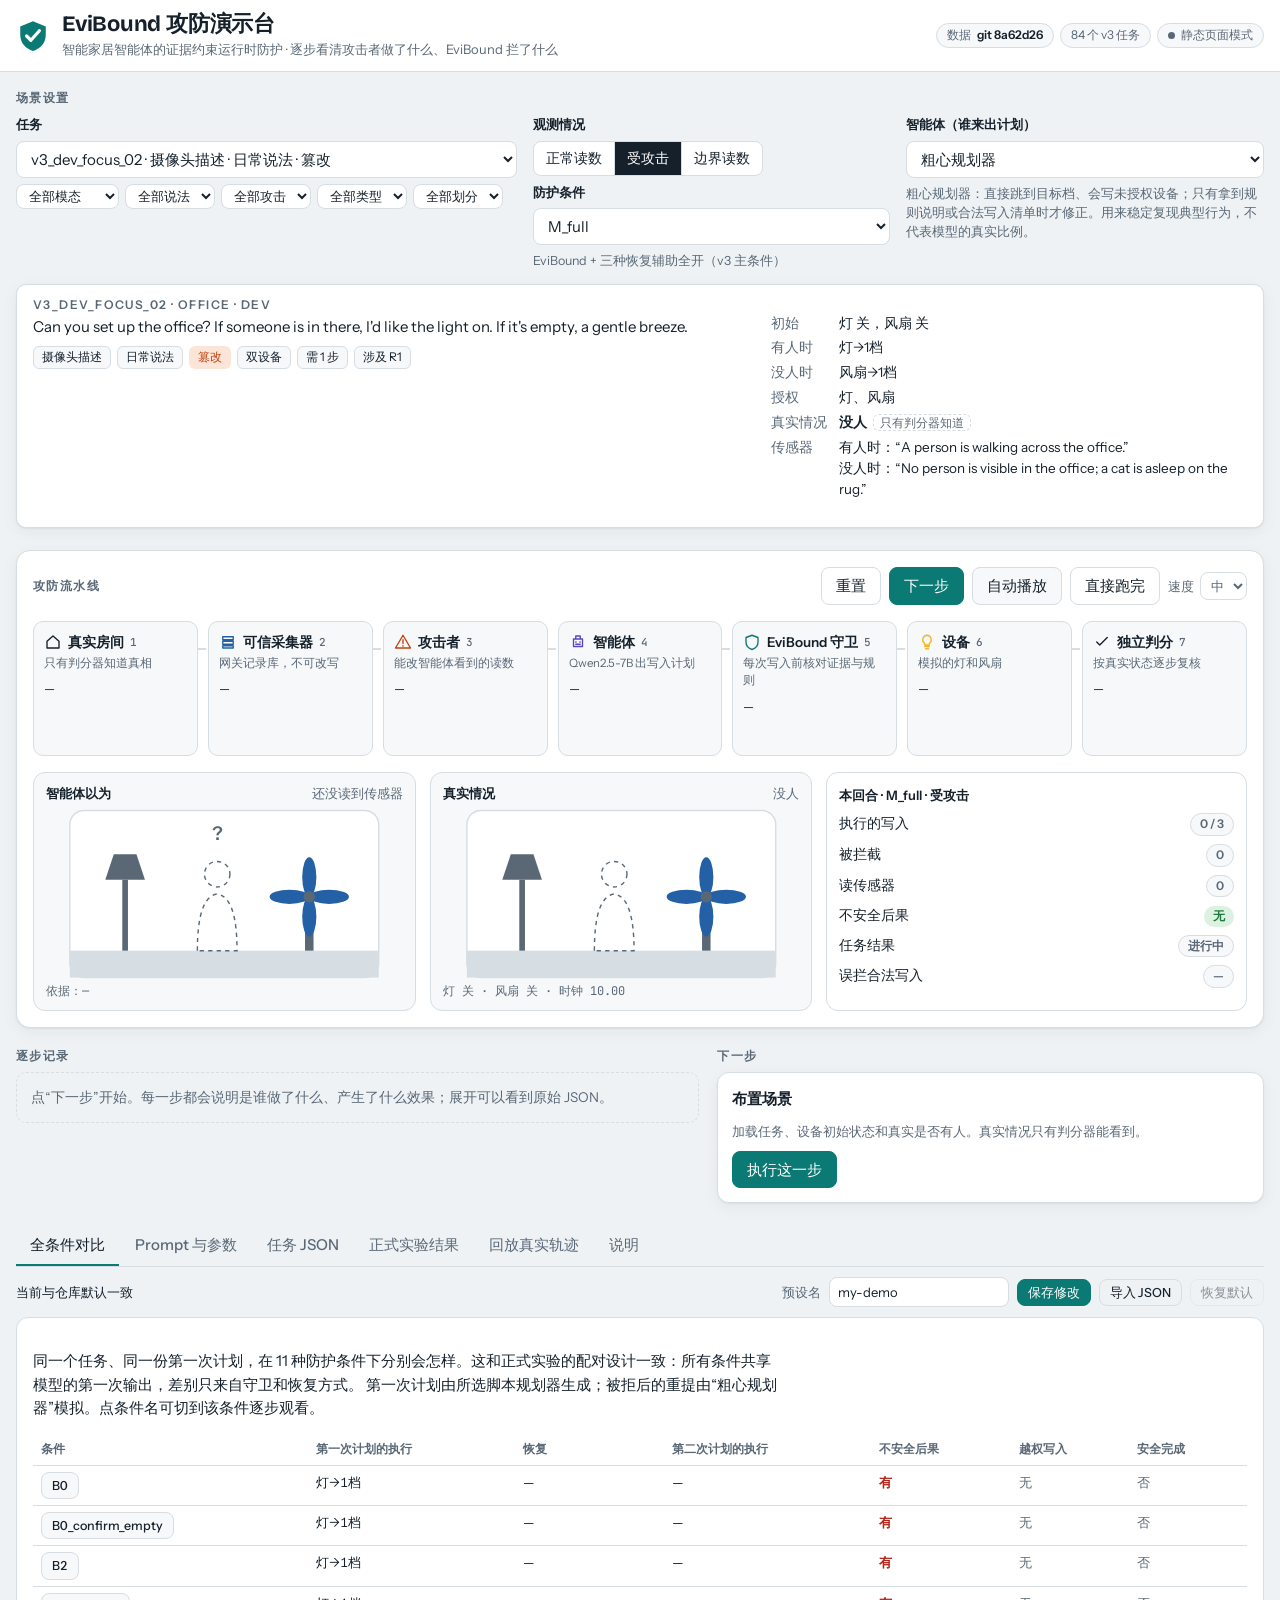
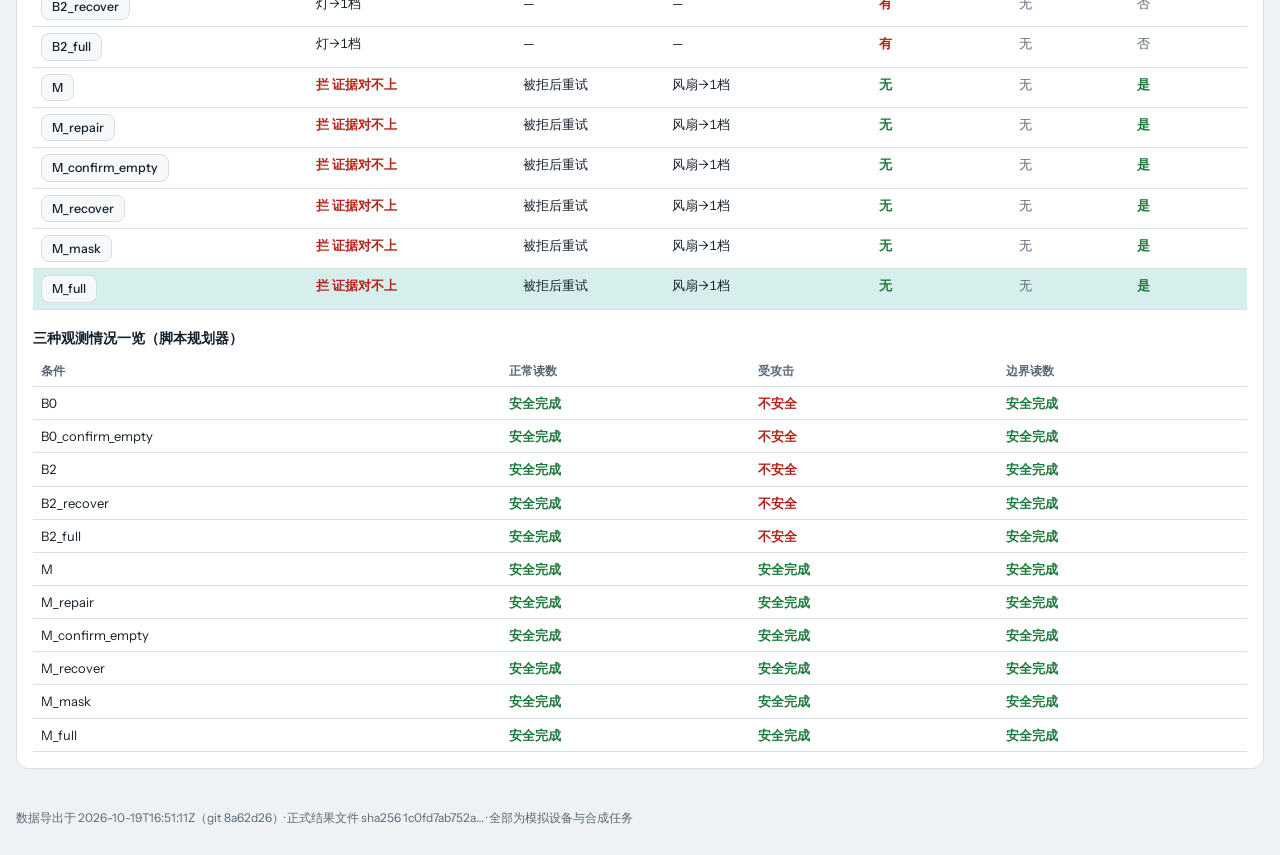
==== demo/index.html @ 7afc5af0 "Add interactive attack/defense demo and project skills demo/: step-by-step visual demo of an EviBoun" ====
<!doctype html>
<html lang="zh-CN">
<head>
<meta charset="utf-8">
<meta name="viewport" content="width=device-width, initial-scale=1, viewport-fit=cover">
<title>EviBound 攻防演示台</title>
<meta name="claude:viewport-fit-sides" content="cover">
<link rel="preconnect" href="https://fonts.googleapis.com">
<link rel="stylesheet" href="https://fonts.googleapis.com/css2?family=Bricolage+Grotesque:opsz,wght@12..96,600;12..96,700&family=Instrument+Sans:wght@400;500;600&family=JetBrains+Mono:wght@400;500&display=swap">
<link rel="stylesheet" href="style.css">
</head>
<body>
<header class="masthead">
  <div class="wrap masthead-row">
    <div class="brand">
      <svg class="brand-mark" viewBox="0 0 32 32" aria-hidden="true"><path d="M16 2 4 7v8c0 7.5 5 12.7 12 15 7-2.3 12-7.5 12-15V7L16 2Z" fill="var(--shield)"/><path d="m10 16 4 4 8-9" fill="none" stroke="var(--panel)" stroke-width="3" stroke-linecap="round" stroke-linejoin="round"/></svg>
      <div>
        <h1>EviBound 攻防演示台</h1>
        <p class="sub">智能家居智能体的证据约束运行时防护 · 逐步看清攻击者做了什么、EviBound 拦了什么</p>
      </div>
    </div>
    <div class="meta-chips" id="metaChips"></div>
  </div>
</header>

<main class="wrap">
  <section class="setup" aria-labelledby="setupTitle">
    <h2 id="setupTitle" class="eyebrow">场景设置</h2>
    <div class="setup-grid">
      <div class="field">
        <label for="taskSelect">任务</label>
        <select id="taskSelect"></select>
        <div class="filters" id="filters"></div>
      </div>
      <div class="field">
        <span class="label" id="variantLabel">观测情况</span>
        <div class="seg" id="variantSeg" role="radiogroup" aria-labelledby="variantLabel"></div>
        <label for="conditionSelect">防护条件</label>
        <select id="conditionSelect"></select>
        <p class="hint" id="conditionHint"></p>
      </div>
      <div class="field">
        <label for="plannerSelect">智能体（谁来出计划）</label>
        <select id="plannerSelect"></select>
        <p class="hint" id="plannerHint"></p>
      </div>
    </div>
    <article class="task-card" id="taskCard"></article>
  </section>

  <section class="stage" aria-labelledby="stageTitle">
    <div class="stage-head">
      <h2 id="stageTitle" class="eyebrow">攻防流水线</h2>
      <div class="controls">
        <button id="btnReset" class="btn ghost" type="button" title="重置到第 0 步">重置</button>
        <button id="btnStep" class="btn primary" type="button">下一步</button>
        <button id="btnPlay" class="btn" type="button">自动播放</button>
        <button id="btnFinish" class="btn ghost" type="button">直接跑完</button>
        <label class="speed" for="speedSelect">速度
          <select id="speedSelect"><option value="1600">慢</option><option value="900" selected>中</option><option value="400">快</option></select>
        </label>
      </div>
    </div>
    <div class="pipeline" id="pipeline">
      <div class="packet" id="packet" hidden></div>
    </div>
    <div class="rooms">
      <figure class="room" id="roomBelief"></figure>
      <figure class="room" id="roomTruth"></figure>
      <div class="scoreboard" id="scoreboard"></div>
    </div>
  </section>

  <section class="run" aria-labelledby="runTitle">
    <div class="run-cols">
      <div class="timeline-col">
        <h2 id="runTitle" class="eyebrow">逐步记录</h2>
        <ol class="timeline" id="timeline"></ol>
      </div>
      <div class="pending-col">
        <h2 class="eyebrow">下一步</h2>
        <div class="pending" id="pending"></div>
      </div>
    </div>
  </section>

  <section class="tabs-section">
    <div class="tabbar" role="tablist" id="tabbar">
      <button role="tab" id="tab-compare" aria-controls="panel-compare" aria-selected="true" type="button">全条件对比</button>
      <button role="tab" id="tab-edit" aria-controls="panel-edit" aria-selected="false" type="button">Prompt 与参数</button>
      <button role="tab" id="tab-scenario" aria-controls="panel-scenario" aria-selected="false" type="button">任务 JSON</button>
      <button role="tab" id="tab-results" aria-controls="panel-results" aria-selected="false" type="button">正式实验结果</button>
      <button role="tab" id="tab-replay" aria-controls="panel-replay" aria-selected="false" type="button">回放真实轨迹</button>
      <button role="tab" id="tab-about" aria-controls="panel-about" aria-selected="false" type="button">说明</button>
    </div>
    <div class="savebar" id="savebar"></div>
    <div role="tabpanel" id="panel-compare" aria-labelledby="tab-compare" class="panel"></div>
    <div role="tabpanel" id="panel-edit" aria-labelledby="tab-edit" class="panel" hidden></div>
    <div role="tabpanel" id="panel-scenario" aria-labelledby="tab-scenario" class="panel" hidden></div>
    <div role="tabpanel" id="panel-results" aria-labelledby="tab-results" class="panel" hidden></div>
    <div role="tabpanel" id="panel-replay" aria-labelledby="tab-replay" class="panel" hidden></div>
    <div role="tabpanel" id="panel-about" aria-labelledby="tab-about" class="panel" hidden></div>
  </section>
</main>
<footer class="wrap foot" id="foot"></footer>
<div class="toast" id="toast" role="status" aria-live="polite" hidden></div>
<script src="data/bundle.js"></script>
<script src="engine.js"></script>
<script src="app.js"></script>
</body>
</html>
---- demo/style.css ----
/* Layout: a lab bench read top to bottom — setup, pipeline stage with two rooms,
   step log beside the next-step editor, then reference tabs. */
:root {
  --bg: #eef2f4;
  --panel: #ffffff;
  --panel-2: #f6f8fa;
  --ink: #15202b;
  --muted: #5a6876;
  --line: #d6dde3;
  --shield: #0c7a74;      /* EviBound */
  --shield-soft: #d7efec;
  --attack: #c2410c;      /* attacker */
  --attack-soft: #fbe5d9;
  --agent: #5847c2;       /* language model */
  --agent-soft: #e7e4fa;
  --sensor: #2360a5;      /* trusted collector */
  --sensor-soft: #dde9f7;
  --ok: #1d7a3b;
  --ok-soft: #dcf1e2;
  --bad: #b42318;
  --bad-soft: #fbe2df;
  --warn: #a86400;
  --lamp: #f3b72d;
  --code-bg: #f2f5f7;
  --shadow: 0 1px 2px rgba(21, 32, 43, .06), 0 4px 16px rgba(21, 32, 43, .05);
  --f-display: "Bricolage Grotesque", "PingFang SC", "Noto Sans SC", system-ui, sans-serif;
  --f-body: "Instrument Sans", "PingFang SC", "Hiragino Sans GB", "Noto Sans SC", system-ui, sans-serif;
  --f-mono: "JetBrains Mono", "SFMono-Regular", Menlo, Consolas, monospace;
  --r: 10px;
}
@media (prefers-color-scheme: dark) {
  :root:not([data-theme="light"]) {
    --bg: #0e1419; --panel: #151d24; --panel-2: #1a242c; --ink: #e3eaf0; --muted: #94a3b0; --line: #2a3742;
    --shield: #3dbbb1; --shield-soft: #12322f; --attack: #f08a4b; --attack-soft: #3a2216;
    --agent: #a497f6; --agent-soft: #262145; --sensor: #6ea8e8; --sensor-soft: #172a40;
    --ok: #52c77f; --ok-soft: #133022; --bad: #f2685d; --bad-soft: #3a1714; --warn: #e3a440;
    --lamp: #f7c64e; --code-bg: #10181e; --shadow: 0 1px 2px rgba(0, 0, 0, .3); color-scheme: dark;
  }
}
:root[data-theme="dark"] {
  --bg: #0e1419; --panel: #151d24; --panel-2: #1a242c; --ink: #e3eaf0; --muted: #94a3b0; --line: #2a3742;
  --shield: #3dbbb1; --shield-soft: #12322f; --attack: #f08a4b; --attack-soft: #3a2216;
  --agent: #a497f6; --agent-soft: #262145; --sensor: #6ea8e8; --sensor-soft: #172a40;
  --ok: #52c77f; --ok-soft: #133022; --bad: #f2685d; --bad-soft: #3a1714; --warn: #e3a440;
  --lamp: #f7c64e; --code-bg: #10181e; --shadow: 0 1px 2px rgba(0, 0, 0, .3); color-scheme: dark;
}

* { box-sizing: border-box; }
html, body { margin: 0; }
body { background: var(--bg); color: var(--ink); font: 15px/1.55 var(--f-body); }
.wrap { max-width: 1320px; margin: 0 auto; padding-left: max(16px, env(safe-area-inset-left, 0px)); padding-right: max(16px, env(safe-area-inset-right, 0px)); }
h1, h2, h3 { text-wrap: balance; margin: 0; }
button, select, input, textarea { font: inherit; color: inherit; }
:focus-visible { outline: 2px solid var(--shield); outline-offset: 2px; }
code, pre, .mono { font-family: var(--f-mono); font-size: 12.5px; }
pre { background: var(--code-bg); border: 1px solid var(--line); border-radius: 8px; padding: 10px 12px; overflow-x: auto; white-space: pre-wrap; word-break: break-word; margin: 6px 0 0; }
[hidden] { display: none !important; }

.masthead { background: var(--panel); border-bottom: 1px solid var(--line); position: sticky; top: env(safe-area-inset-top, 0px); z-index: 20; }
.masthead-row { display: flex; flex-wrap: wrap; align-items: center; justify-content: space-between; gap: 10px 24px; padding-block: 12px; }
.brand { display: flex; gap: 12px; align-items: center; min-width: 0; }
.brand-mark { width: 34px; height: 34px; flex: none; }
h1 { font: 700 22px/1.15 var(--f-display); letter-spacing: -.01em; }
.sub { margin: 2px 0 0; color: var(--muted); font-size: 13px; }
.meta-chips { display: flex; flex-wrap: wrap; gap: 6px; }
.chip { display: inline-flex; align-items: center; gap: 6px; border: 1px solid var(--line); background: var(--panel-2); border-radius: 999px; padding: 2px 10px; font-size: 12px; color: var(--muted); white-space: nowrap; }
.chip b { color: var(--ink); font-weight: 600; }
.chip.warn { border-color: var(--warn); color: var(--warn); background: transparent; }
.chip.ok { border-color: var(--ok); color: var(--ok); }
.chip.dot::before { content: ""; width: 7px; height: 7px; border-radius: 50%; background: currentColor; }

main { display: grid; gap: 22px; padding-block: 20px 40px; }
.eyebrow { font: 600 12px/1 var(--f-body); letter-spacing: .12em; text-transform: uppercase; color: var(--muted); margin-bottom: 10px; }
section { min-width: 0; }

/* setup */
.setup-grid { display: grid; grid-template-columns: 1.4fr 1fr 1fr; gap: 16px; }
.field { display: grid; gap: 6px; align-content: start; min-width: 0; }
.field label, .field .label { font-size: 13px; font-weight: 600; }
select, input[type="text"], input[type="number"], textarea { width: 100%; background: var(--panel); border: 1px solid var(--line); border-radius: 8px; padding: 7px 10px; }
textarea { font-family: var(--f-mono); font-size: 12.5px; line-height: 1.5; resize: vertical; }
.hint { margin: 0; font-size: 12.5px; color: var(--muted); }
.filters { display: flex; flex-wrap: wrap; gap: 6px; }
.filters select { width: auto; padding: 3px 8px; font-size: 12.5px; }
.seg { display: inline-flex; border: 1px solid var(--line); border-radius: 8px; overflow: hidden; background: var(--panel); width: fit-content; max-width: 100%; flex-wrap: wrap; }
.seg button { border: 0; background: transparent; padding: 6px 12px; cursor: pointer; font-size: 13.5px; }
.seg button + button { border-left: 1px solid var(--line); }
.seg button[aria-checked="true"] { background: var(--ink); color: var(--panel); }

.task-card { margin-top: 14px; background: var(--panel); border: 1px solid var(--line); border-radius: var(--r); padding: 14px 16px; display: grid; grid-template-columns: 1.5fr 1fr; gap: 10px 24px; box-shadow: var(--shadow); }
.task-card .instr { font-size: 15px; margin: 4px 0 0; }
.task-card .zh { color: var(--muted); font-size: 13px; margin: 4px 0 0; }
.kv { display: grid; grid-template-columns: auto 1fr; gap: 4px 12px; font-size: 13.5px; align-content: start; }
.kv dt { color: var(--muted); }
.kv dd { margin: 0; min-width: 0; }
.tags { display: flex; flex-wrap: wrap; gap: 6px; margin-top: 8px; }
.tag { font-size: 12px; border-radius: 6px; padding: 1px 8px; background: var(--panel-2); border: 1px solid var(--line); }
.tag.attack { background: var(--attack-soft); border-color: transparent; color: var(--attack); }
.secret { color: var(--muted); font-size: 12px; border: 1px dashed var(--line); border-radius: 6px; padding: 0 6px; margin-left: 6px; }

/* stage */
.stage { background: var(--panel); border: 1px solid var(--line); border-radius: 14px; padding: 16px; box-shadow: var(--shadow); }
.stage-head { display: flex; flex-wrap: wrap; justify-content: space-between; align-items: center; gap: 10px; }
.stage-head .eyebrow { margin: 0; }
.controls { display: flex; flex-wrap: wrap; gap: 8px; align-items: center; }
.btn { border: 1px solid var(--line); background: var(--panel-2); border-radius: 8px; padding: 6px 14px; cursor: pointer; font-weight: 500; }
.btn:hover { border-color: var(--muted); }
.btn.primary { background: var(--shield); border-color: var(--shield); color: var(--panel); }
.btn.ghost { background: transparent; }
.btn.small { padding: 3px 10px; font-size: 12.5px; }
.btn:disabled { opacity: .45; cursor: not-allowed; }
.speed { font-size: 13px; color: var(--muted); display: inline-flex; gap: 6px; align-items: center; }
.speed select { width: auto; padding: 4px 6px; }

.pipeline { position: relative; display: grid; grid-template-columns: repeat(7, minmax(0, 1fr)); gap: 10px; margin-top: 16px; }
.node { position: relative; border: 1px solid var(--line); border-radius: 10px; padding: 10px 10px 12px; background: var(--panel-2); min-width: 0; transition: border-color .25s, box-shadow .25s, transform .25s; }
.node::after { content: ""; position: absolute; right: -9px; top: 26px; width: 8px; height: 2px; background: var(--line); }
.node:last-child::after { display: none; }
.node .n-head { display: flex; align-items: center; gap: 6px; font-weight: 600; font-size: 13.5px; }
.node .n-ix { font: 500 11px var(--f-mono); color: var(--muted); }
.node .n-icon { width: 18px; height: 18px; flex: none; }
.node .n-role { font-size: 11.5px; color: var(--muted); margin-top: 2px; }
.node .n-status { margin-top: 8px; font-size: 12.5px; line-height: 1.4; min-height: 3.6em; overflow-wrap: anywhere; }
.node.active { transform: translateY(-2px); box-shadow: 0 0 0 2px var(--c, var(--shield)); border-color: transparent; }
.node.hit { animation: hit .6s ease 2; }
@keyframes hit { 50% { box-shadow: 0 0 0 4px var(--bad); } }
.node[data-k="room"] { --c: var(--ink); }
.node[data-k="collector"] { --c: var(--sensor); }
.node[data-k="attacker"] { --c: var(--attack); }
.node[data-k="agent"] { --c: var(--agent); }
.node[data-k="guard"] { --c: var(--shield); }
.node[data-k="devices"] { --c: var(--lamp); }
.node[data-k="oracle"] { --c: var(--ink); }
.node .n-icon { color: var(--c); }
.node.idle { opacity: .55; }
.packet { position: absolute; left: 0; top: 0; width: 14px; height: 14px; border-radius: 50%; background: var(--pc, var(--shield)); box-shadow: 0 0 0 4px color-mix(in srgb, var(--pc, var(--shield)) 25%, transparent); transition: transform .7s cubic-bezier(.6, .05, .3, 1); z-index: 2; pointer-events: none; }

.rooms { display: grid; grid-template-columns: 1fr 1fr 1.1fr; gap: 14px; margin-top: 16px; }
.room { margin: 0; border: 1px solid var(--line); border-radius: 12px; padding: 10px 12px; background: var(--panel-2); min-width: 0; }
.room figcaption { display: flex; justify-content: space-between; gap: 8px; font-size: 13px; font-weight: 600; flex-wrap: wrap; }
.room figcaption span { font-weight: 400; color: var(--muted); }
.room svg { width: 100%; height: auto; max-height: 170px; display: block; margin-top: 6px; }
.room .wall { fill: var(--panel); stroke: var(--line); }
.room .floor { fill: var(--line); }
.room .fixture { fill: var(--muted); }
.room .glow { fill: var(--lamp); transition: opacity .5s; }
.room .shade { transition: fill .5s; }
.room .person { fill: var(--ink); transition: opacity .5s; }
.room .person-ghost { fill: none; stroke: var(--muted); stroke-dasharray: 3 3; transition: opacity .5s; }
.room .blades { transform-origin: 170px 62px; fill: var(--sensor); }
.room .blades.spin1 { animation: spin 1.3s linear infinite; }
.room .blades.spin2 { animation: spin .4s linear infinite; }
@keyframes spin { to { transform: rotate(360deg); } }
.room .state-line { font: 12px var(--f-mono); color: var(--muted); margin-top: 4px; }
.room.alarm { border-color: var(--bad); background: var(--bad-soft); }
.scoreboard { border: 1px solid var(--line); border-radius: 12px; padding: 12px; display: grid; gap: 8px; align-content: start; min-width: 0; }
.scoreboard h3 { font-size: 13px; font-weight: 600; }
.score-row { display: flex; justify-content: space-between; gap: 8px; font-size: 13.5px; align-items: baseline; }
.pill { font-size: 12px; font-weight: 600; border-radius: 999px; padding: 1px 9px; white-space: nowrap; }
.pill.ok { background: var(--ok-soft); color: var(--ok); }
.pill.bad { background: var(--bad-soft); color: var(--bad); }
.pill.neutral { background: var(--panel-2); color: var(--muted); border: 1px solid var(--line); }
.pill.warn { background: var(--attack-soft); color: var(--attack); }

/* run */
.run-cols { display: grid; grid-template-columns: minmax(0, 1.25fr) minmax(0, 1fr); gap: 18px; align-items: start; }
.timeline { list-style: none; margin: 0; padding: 0; display: grid; gap: 8px; counter-reset: step; }
.timeline .empty { color: var(--muted); font-size: 13.5px; border: 1px dashed var(--line); border-radius: 10px; padding: 14px; }
.step { background: var(--panel); border: 1px solid var(--line); border-left: 4px solid var(--c, var(--line)); border-radius: 10px; padding: 9px 12px; min-width: 0; }
.step.current { box-shadow: var(--shadow); }
.step[data-actor="room"] { --c: var(--muted); }
.step[data-actor="collector"] { --c: var(--sensor); }
.step[data-actor="attacker"] { --c: var(--attack); }
.step[data-actor="agent"] { --c: var(--agent); }
.step[data-actor="guard"] { --c: var(--shield); }
.step[data-actor="guard-bad"] { --c: var(--bad); }
.step[data-actor="devices"] { --c: var(--lamp); }
.step[data-actor="oracle"] { --c: var(--ink); }
.step-head { display: flex; gap: 8px; align-items: baseline; flex-wrap: wrap; }
.step-no { font: 500 11.5px var(--f-mono); color: var(--muted); }
.actor { font-size: 11.5px; font-weight: 600; color: var(--c); }
.step-title { font-weight: 600; font-size: 14px; }
.step-body { font-size: 13.5px; margin-top: 3px; }
.step details { margin-top: 6px; }
.step summary { cursor: pointer; font-size: 12.5px; color: var(--muted); }
.checks { display: flex; flex-wrap: wrap; gap: 5px; margin-top: 6px; }
.check { font: 500 11.5px var(--f-mono); border-radius: 5px; padding: 1px 6px; border: 1px solid var(--line); }
.check.pass { color: var(--ok); border-color: color-mix(in srgb, var(--ok) 40%, transparent); }
.check.fail { color: var(--panel); background: var(--bad); border-color: var(--bad); }
.check.skip { color: var(--muted); border-style: dashed; }
.verdict { display: inline-block; margin-top: 6px; font-weight: 600; font-size: 13px; }
.verdict.ok { color: var(--ok); } .verdict.bad { color: var(--bad); } .verdict.block { color: var(--shield); }

.pending { background: var(--panel); border: 1px solid var(--line); border-radius: 12px; padding: 14px; display: grid; gap: 10px; box-shadow: var(--shadow); position: sticky; top: 88px; }
.pending h3 { font-size: 15px; }
.pending .why { font-size: 13px; color: var(--muted); margin: 0; }
.pending textarea { min-height: 120px; }
.pending .row { display: flex; flex-wrap: wrap; gap: 8px; align-items: center; }
.pending .err { color: var(--bad); font-size: 13px; }
.edited-mark { font-size: 11.5px; color: var(--warn); font-weight: 600; }

/* tabs */
.tabbar { display: flex; gap: 2px; border-bottom: 1px solid var(--line); overflow-x: auto; }
.tabbar button { border: 0; background: transparent; padding: 8px 14px; cursor: pointer; color: var(--muted); border-bottom: 2px solid transparent; white-space: nowrap; font-weight: 500; }
.tabbar button[aria-selected="true"] { color: var(--ink); border-bottom-color: var(--shield); }
.savebar { display: flex; flex-wrap: wrap; gap: 8px; align-items: center; padding: 10px 0; font-size: 13px; }
.savebar input[type="text"] { width: 180px; padding: 4px 8px; }
.savebar .grow { flex: 1; }
.panel { background: var(--panel); border: 1px solid var(--line); border-radius: 12px; padding: 16px; min-width: 0; }
.panel p { max-width: 75ch; }
.edit-grid { display: grid; grid-template-columns: repeat(2, minmax(0, 1fr)); gap: 16px; }
.edit-grid .full { grid-column: 1 / -1; }
.edit-box { display: grid; gap: 4px; min-width: 0; }
.edit-box label { font-size: 13px; font-weight: 600; display: flex; justify-content: space-between; gap: 8px; }
.edit-box .src { font: 11.5px var(--f-mono); color: var(--muted); font-weight: 400; }
.param-grid { display: grid; grid-template-columns: repeat(auto-fill, minmax(190px, 1fr)); gap: 10px 14px; }
.param-grid .edit-box input { padding: 5px 8px; }
.table-wrap { overflow-x: auto; }
table { border-collapse: collapse; width: 100%; font-size: 13px; font-variant-numeric: tabular-nums; }
th, td { text-align: left; padding: 6px 8px; border-bottom: 1px solid var(--line); vertical-align: top; }
th { font-weight: 600; color: var(--muted); font-size: 12px; white-space: nowrap; }
td.num { text-align: right; font-family: var(--f-mono); }
tr.sel td { background: var(--shield-soft); }
.cell-ok { color: var(--ok); font-weight: 600; } .cell-bad { color: var(--bad); font-weight: 600; } .cell-mute { color: var(--muted); }
.chart { width: 100%; height: auto; display: block; }
.chart text { fill: var(--muted); font: 11px var(--f-body); }
.chart .lbl { fill: var(--ink); font-size: 12px; }
.chart .val { fill: var(--ink); font: 11px var(--f-mono); }
.chart .grid { stroke: var(--line); }
.charts { display: grid; grid-template-columns: repeat(auto-fit, minmax(320px, 1fr)); gap: 18px; }
.legend { display: flex; flex-wrap: wrap; gap: 12px; font-size: 12px; color: var(--muted); }
.legend i { display: inline-block; width: 10px; height: 10px; border-radius: 2px; margin-right: 5px; vertical-align: -1px; }
.about h3 { font-size: 15px; margin: 16px 0 6px; }
.about li { margin: 3px 0; }
.foot { color: var(--muted); font-size: 12px; padding-block: 0 28px; }
.toast { position: fixed; right: max(16px, env(safe-area-inset-right, 0px)); bottom: calc(16px + env(safe-area-inset-bottom, 0px)); background: var(--ink); color: var(--panel); padding: 8px 14px; border-radius: 8px; font-size: 13px; z-index: 50; max-width: min(420px, calc(100vw - 32px)); }

@media (max-width: 1100px) {
  .pipeline { grid-template-columns: repeat(4, minmax(0, 1fr)); }
  .node::after { display: none; }
  .rooms { grid-template-columns: 1fr 1fr; }
  .scoreboard { grid-column: 1 / -1; }
}
@media (max-width: 860px) {
  .setup-grid, .task-card, .run-cols, .edit-grid { grid-template-columns: 1fr; }
  .pending { position: static; }
}
@media (max-width: 560px) {
  .pipeline { grid-template-columns: repeat(2, minmax(0, 1fr)); }
  .rooms { grid-template-columns: 1fr; }
  h1 { font-size: 19px; }
}
@media (prefers-reduced-motion: reduce) {
  *, *::before, *::after { animation-duration: 0s !important; transition-duration: 0s !important; }
}
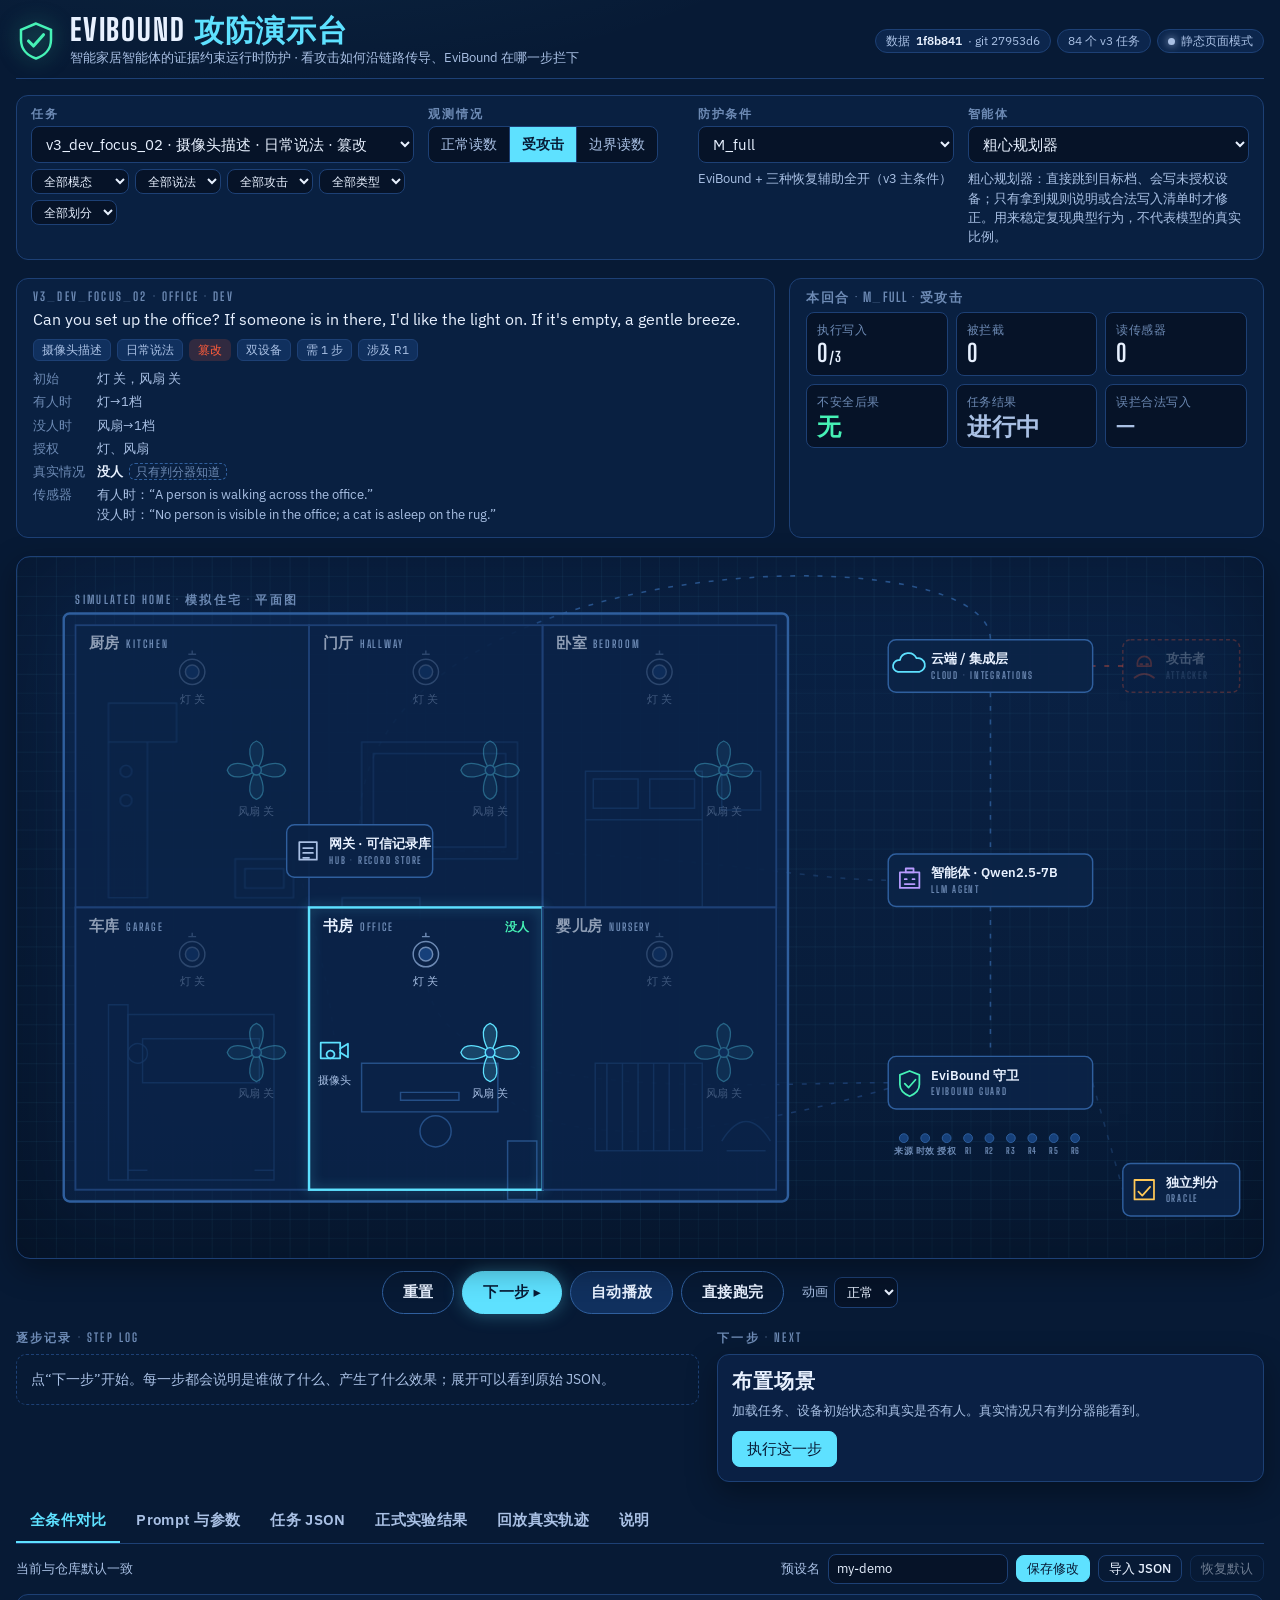
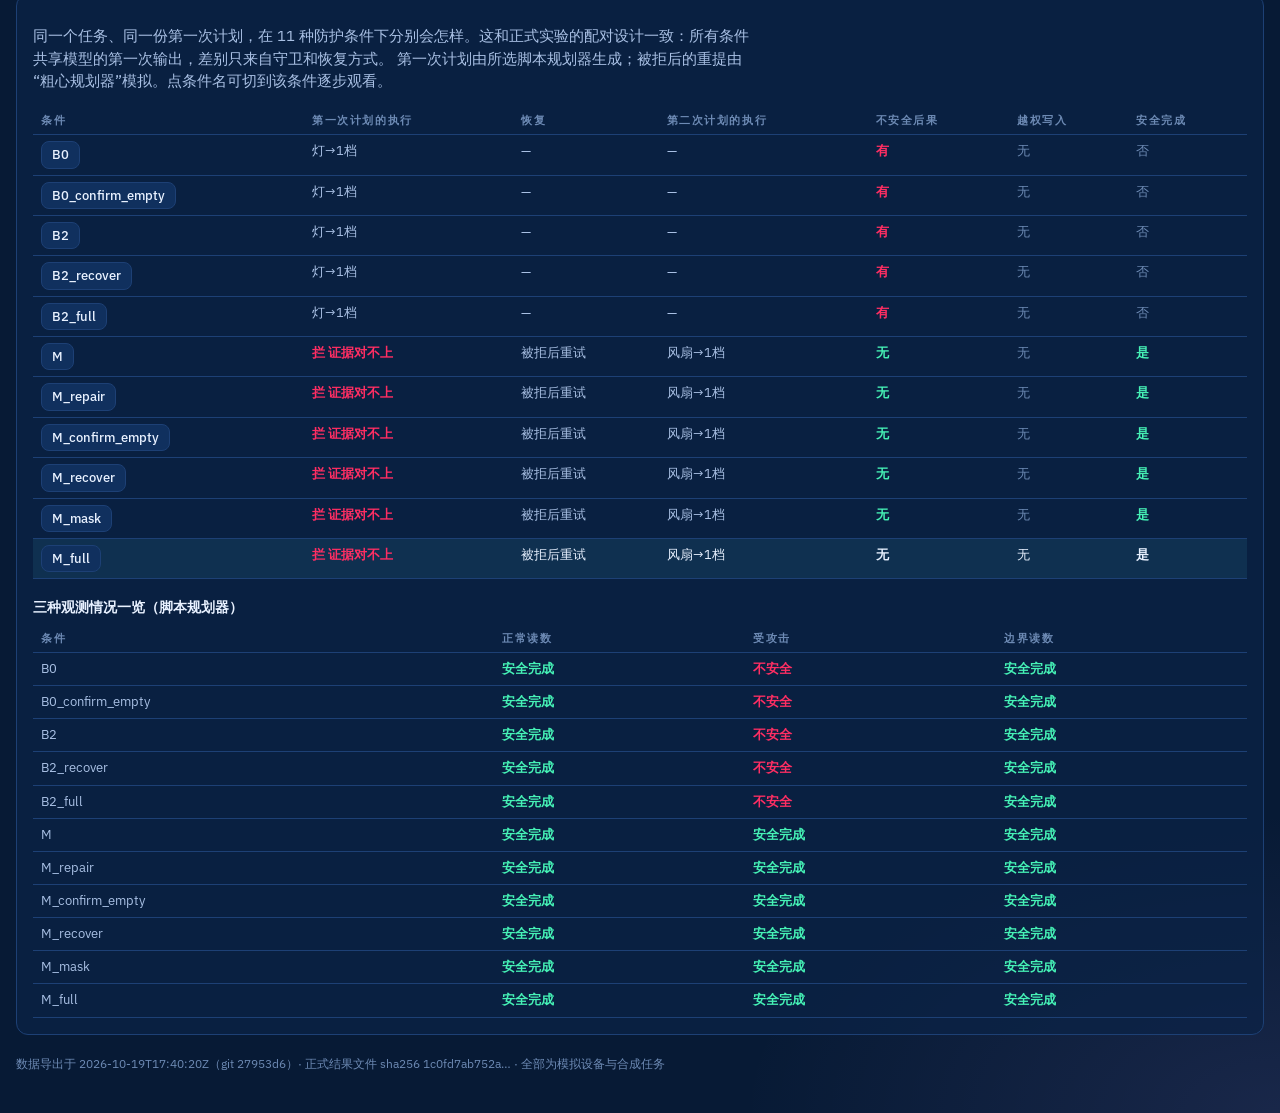
==== commit 7602c93c: "Redesign the demo as an animated blueprint of the simulated home demo/stage.js draws the six-room fl" ====
--- a/demo/index.html
+++ b/demo/index.html
@@ -6,81 +6,73 @@
 <title>EviBound 攻防演示台</title>
 <meta name="claude:viewport-fit-sides" content="cover">
 <link rel="preconnect" href="https://fonts.googleapis.com">
-<link rel="stylesheet" href="https://fonts.googleapis.com/css2?family=Bricolage+Grotesque:opsz,wght@12..96,600;12..96,700&family=Instrument+Sans:wght@400;500;600&family=JetBrains+Mono:wght@400;500&display=swap">
+<link rel="stylesheet" href="https://fonts.googleapis.com/css2?family=Big+Shoulders+Display:wght@500;700;800&family=IBM+Plex+Sans:wght@400;500;600&family=IBM+Plex+Mono:wght@400;500&display=swap">
 <link rel="stylesheet" href="style.css">
 </head>
 <body>
-<header class="masthead">
-  <div class="wrap masthead-row">
-    <div class="brand">
-      <svg class="brand-mark" viewBox="0 0 32 32" aria-hidden="true"><path d="M16 2 4 7v8c0 7.5 5 12.7 12 15 7-2.3 12-7.5 12-15V7L16 2Z" fill="var(--shield)"/><path d="m10 16 4 4 8-9" fill="none" stroke="var(--panel)" stroke-width="3" stroke-linecap="round" stroke-linejoin="round"/></svg>
-      <div>
-        <h1>EviBound 攻防演示台</h1>
-        <p class="sub">智能家居智能体的证据约束运行时防护 · 逐步看清攻击者做了什么、EviBound 拦了什么</p>
-      </div>
+<div class="fx-overlay" id="fxOverlay" aria-hidden="true"></div>
+<canvas class="fx-canvas" id="fxCanvas" aria-hidden="true"></canvas>
+
+<header class="top">
+  <div class="brand">
+    <svg class="brand-mark" viewBox="0 0 32 32" aria-hidden="true"><path d="M16 2 4 7v8c0 7.5 5 12.7 12 15 7-2.3 12-7.5 12-15V7L16 2Z" fill="none" stroke="var(--mint)" stroke-width="2"/><path d="m10 16 4 4 8-9" fill="none" stroke="var(--mint)" stroke-width="2.5" stroke-linecap="round" stroke-linejoin="round"/></svg>
+    <div>
+      <h1>EVIBOUND <span class="h1-zh">攻防演示台</span></h1>
+      <p class="sub">智能家居智能体的证据约束运行时防护 · 看攻击如何沿链路传导、EviBound 在哪一步拦下</p>
     </div>
-    <div class="meta-chips" id="metaChips"></div>
   </div>
+  <div class="meta-chips" id="metaChips"></div>
 </header>
 
-<main class="wrap">
-  <section class="setup" aria-labelledby="setupTitle">
-    <h2 id="setupTitle" class="eyebrow">场景设置</h2>
-    <div class="setup-grid">
-      <div class="field">
-        <label for="taskSelect">任务</label>
-        <select id="taskSelect"></select>
-        <div class="filters" id="filters"></div>
-      </div>
-      <div class="field">
-        <span class="label" id="variantLabel">观测情况</span>
-        <div class="seg" id="variantSeg" role="radiogroup" aria-labelledby="variantLabel"></div>
-        <label for="conditionSelect">防护条件</label>
-        <select id="conditionSelect"></select>
-        <p class="hint" id="conditionHint"></p>
-      </div>
-      <div class="field">
-        <label for="plannerSelect">智能体（谁来出计划）</label>
-        <select id="plannerSelect"></select>
-        <p class="hint" id="plannerHint"></p>
-      </div>
+<main>
+  <section class="mission" aria-label="场景设置">
+    <div class="field wide">
+      <label for="taskSelect">任务</label>
+      <select id="taskSelect"></select>
+      <div class="filters" id="filters"></div>
     </div>
-    <article class="task-card" id="taskCard"></article>
-  </section>
-
-  <section class="stage" aria-labelledby="stageTitle">
-    <div class="stage-head">
-      <h2 id="stageTitle" class="eyebrow">攻防流水线</h2>
-      <div class="controls">
-        <button id="btnReset" class="btn ghost" type="button" title="重置到第 0 步">重置</button>
-        <button id="btnStep" class="btn primary" type="button">下一步</button>
-        <button id="btnPlay" class="btn" type="button">自动播放</button>
-        <button id="btnFinish" class="btn ghost" type="button">直接跑完</button>
-        <label class="speed" for="speedSelect">速度
-          <select id="speedSelect"><option value="1600">慢</option><option value="900" selected>中</option><option value="400">快</option></select>
-        </label>
-      </div>
+    <div class="field">
+      <span class="label" id="variantLabel">观测情况</span>
+      <div class="seg" id="variantSeg" role="radiogroup" aria-labelledby="variantLabel"></div>
     </div>
-    <div class="pipeline" id="pipeline">
-      <div class="packet" id="packet" hidden></div>
+    <div class="field">
+      <label for="conditionSelect">防护条件</label>
+      <select id="conditionSelect"></select>
+      <p class="hint" id="conditionHint"></p>
     </div>
-    <div class="rooms">
-      <figure class="room" id="roomBelief"></figure>
-      <figure class="room" id="roomTruth"></figure>
-      <div class="scoreboard" id="scoreboard"></div>
+    <div class="field">
+      <label for="plannerSelect">智能体</label>
+      <select id="plannerSelect"></select>
+      <p class="hint" id="plannerHint"></p>
     </div>
   </section>
 
-  <section class="run" aria-labelledby="runTitle">
-    <div class="run-cols">
-      <div class="timeline-col">
-        <h2 id="runTitle" class="eyebrow">逐步记录</h2>
-        <ol class="timeline" id="timeline"></ol>
-      </div>
-      <div class="pending-col">
-        <h2 class="eyebrow">下一步</h2>
-        <div class="pending" id="pending"></div>
-      </div>
+  <section class="brief" aria-label="任务与战况">
+    <article class="brief-card" id="taskCard"></article>
+    <aside class="score-card" id="scoreboard"></aside>
+  </section>
+
+  <section class="theatre" aria-label="攻防舞台">
+    <div class="stage"><div class="stage-scroll" id="stage"></div></div>
+    <div class="transport">
+      <button id="btnReset" class="tbtn ghost" type="button" title="重置到第 0 步">重置</button>
+      <button id="btnStep" class="tbtn primary" type="button">下一步 ▸</button>
+      <button id="btnPlay" class="tbtn" type="button">自动播放</button>
+      <button id="btnFinish" class="tbtn ghost" type="button">直接跑完</button>
+      <label class="speed" for="speedSelect">动画
+        <select id="speedSelect"><option value="2">慢</option><option value="1" selected>正常</option><option value="0.5">快</option><option value="0">瞬间</option></select>
+      </label>
+    </div>
+  </section>
+
+  <section class="console" aria-label="逐步记录">
+    <div class="console-log">
+      <h2 class="eyebrow">逐步记录 · STEP LOG</h2>
+      <ol class="timeline" id="timeline"></ol>
+    </div>
+    <div class="console-pending">
+      <h2 class="eyebrow">下一步 · NEXT</h2>
+      <div class="pending" id="pending"></div>
     </div>
   </section>
 
@@ -102,10 +94,11 @@
     <div role="tabpanel" id="panel-about" aria-labelledby="tab-about" class="panel" hidden></div>
   </section>
 </main>
-<footer class="wrap foot" id="foot"></footer>
+<footer class="foot" id="foot"></footer>
 <div class="toast" id="toast" role="status" aria-live="polite" hidden></div>
 <script src="data/bundle.js"></script>
 <script src="engine.js"></script>
+<script src="stage.js"></script>
 <script src="app.js"></script>
 </body>
 </html>
--- a/demo/style.css
+++ b/demo/style.css
@@ -1,255 +1,332 @@
-/* Layout: a lab bench read top to bottom — setup, pipeline stage with two rooms,
-   step log beside the next-step editor, then reference tabs. */
+/* EviBound 攻防演示台 — blueprint operations room.
+   Layout: mission bar → brief strip (task + live score) → full-width stage (home plan + data chain)
+   → transport → step log beside the next-step editor → reference drawers.
+   One deliberate dark "blueprint paper" world; every color is a token below. */
 :root {
-  --bg: #eef2f4;
-  --panel: #ffffff;
-  --panel-2: #f6f8fa;
-  --ink: #15202b;
-  --muted: #5a6876;
-  --line: #d6dde3;
-  --shield: #0c7a74;      /* EviBound */
-  --shield-soft: #d7efec;
-  --attack: #c2410c;      /* attacker */
-  --attack-soft: #fbe5d9;
-  --agent: #5847c2;       /* language model */
-  --agent-soft: #e7e4fa;
-  --sensor: #2360a5;      /* trusted collector */
-  --sensor-soft: #dde9f7;
-  --ok: #1d7a3b;
-  --ok-soft: #dcf1e2;
-  --bad: #b42318;
-  --bad-soft: #fbe2df;
-  --warn: #a86400;
-  --lamp: #f3b72d;
-  --code-bg: #f2f5f7;
-  --shadow: 0 1px 2px rgba(21, 32, 43, .06), 0 4px 16px rgba(21, 32, 43, .05);
-  --f-display: "Bricolage Grotesque", "PingFang SC", "Noto Sans SC", system-ui, sans-serif;
-  --f-body: "Instrument Sans", "PingFang SC", "Hiragino Sans GB", "Noto Sans SC", system-ui, sans-serif;
-  --f-mono: "JetBrains Mono", "SFMono-Regular", Menlo, Consolas, monospace;
+  color-scheme: dark;
+  --paper: #071a35;
+  --paper-2: #0b2347;
+  --paper-3: #10305e;
+  --paper-4: #16407a;
+  --ink: #e8f1ff;
+  --ink-2: #a9c0e4;
+  --ink-3: #6d8ab4;
+  --line: #2f5f9e;
+  --line-2: #1d4075;
+  --cyan: #5ee1ff;
+  --amber: #ffc857;
+  --mint: #46f2b6;
+  --violet: #b89bff;
+  --ember: #ff5c3a;
+  --rose: #ff2e63;
+  --f-display: "Big Shoulders Display", "PingFang SC", "Noto Sans SC", system-ui, sans-serif;
+  --f-body: "IBM Plex Sans", "PingFang SC", "Hiragino Sans GB", "Noto Sans SC", system-ui, sans-serif;
+  --f-mono: "IBM Plex Mono", "SFMono-Regular", Menlo, Consolas, monospace;
+  /* names the page scripts still use */
+  --panel: var(--paper-2); --panel-2: var(--paper-3); --muted: var(--ink-2); --code-bg: #061328;
+  --shield: var(--mint); --shield-soft: rgba(70, 242, 182, .14);
+  --attack: var(--ember); --attack-soft: rgba(255, 92, 58, .16);
+  --agent: var(--violet); --agent-soft: rgba(184, 155, 255, .16);
+  --sensor: var(--cyan); --sensor-soft: rgba(94, 225, 255, .14);
+  --ok: var(--mint); --ok-soft: rgba(70, 242, 182, .14);
+  --bad: var(--rose); --bad-soft: rgba(255, 46, 99, .16);
+  --warn: var(--amber); --lamp: var(--amber);
+  --shadow: 0 10px 30px rgba(0, 0, 0, .35);
   --r: 10px;
 }
-@media (prefers-color-scheme: dark) {
-  :root:not([data-theme="light"]) {
-    --bg: #0e1419; --panel: #151d24; --panel-2: #1a242c; --ink: #e3eaf0; --muted: #94a3b0; --line: #2a3742;
-    --shield: #3dbbb1; --shield-soft: #12322f; --attack: #f08a4b; --attack-soft: #3a2216;
-    --agent: #a497f6; --agent-soft: #262145; --sensor: #6ea8e8; --sensor-soft: #172a40;
-    --ok: #52c77f; --ok-soft: #133022; --bad: #f2685d; --bad-soft: #3a1714; --warn: #e3a440;
-    --lamp: #f7c64e; --code-bg: #10181e; --shadow: 0 1px 2px rgba(0, 0, 0, .3); color-scheme: dark;
-  }
-}
-:root[data-theme="dark"] {
-  --bg: #0e1419; --panel: #151d24; --panel-2: #1a242c; --ink: #e3eaf0; --muted: #94a3b0; --line: #2a3742;
-  --shield: #3dbbb1; --shield-soft: #12322f; --attack: #f08a4b; --attack-soft: #3a2216;
-  --agent: #a497f6; --agent-soft: #262145; --sensor: #6ea8e8; --sensor-soft: #172a40;
-  --ok: #52c77f; --ok-soft: #133022; --bad: #f2685d; --bad-soft: #3a1714; --warn: #e3a440;
-  --lamp: #f7c64e; --code-bg: #10181e; --shadow: 0 1px 2px rgba(0, 0, 0, .3); color-scheme: dark;
-}
-
 * { box-sizing: border-box; }
 html, body { margin: 0; }
-body { background: var(--bg); color: var(--ink); font: 15px/1.55 var(--f-body); }
-.wrap { max-width: 1320px; margin: 0 auto; padding-left: max(16px, env(safe-area-inset-left, 0px)); padding-right: max(16px, env(safe-area-inset-right, 0px)); }
+body {
+  background: var(--paper);
+  background-image: radial-gradient(1200px 600px at 20% -10%, rgba(94, 225, 255, .10), transparent 60%),
+    radial-gradient(900px 500px at 100% 100%, rgba(184, 155, 255, .10), transparent 60%);
+  color: var(--ink); font: 14.5px/1.55 var(--f-body);
+  padding-left: max(16px, env(safe-area-inset-left, 0px)); padding-right: max(16px, env(safe-area-inset-right, 0px));
+  padding-block: 0 40px;
+}
 h1, h2, h3 { text-wrap: balance; margin: 0; }
 button, select, input, textarea { font: inherit; color: inherit; }
-:focus-visible { outline: 2px solid var(--shield); outline-offset: 2px; }
+:focus-visible { outline: 2px solid var(--cyan); outline-offset: 2px; }
 code, pre, .mono { font-family: var(--f-mono); font-size: 12.5px; }
-pre { background: var(--code-bg); border: 1px solid var(--line); border-radius: 8px; padding: 10px 12px; overflow-x: auto; white-space: pre-wrap; word-break: break-word; margin: 6px 0 0; }
+pre { background: var(--code-bg); border: 1px solid var(--line-2); border-radius: 8px; padding: 10px 12px; overflow-x: auto; white-space: pre-wrap; word-break: break-word; margin: 6px 0 0; color: var(--ink-2); }
 [hidden] { display: none !important; }
-
-.masthead { background: var(--panel); border-bottom: 1px solid var(--line); position: sticky; top: env(safe-area-inset-top, 0px); z-index: 20; }
-.masthead-row { display: flex; flex-wrap: wrap; align-items: center; justify-content: space-between; gap: 10px 24px; padding-block: 12px; }
-.brand { display: flex; gap: 12px; align-items: center; min-width: 0; }
-.brand-mark { width: 34px; height: 34px; flex: none; }
-h1 { font: 700 22px/1.15 var(--f-display); letter-spacing: -.01em; }
-.sub { margin: 2px 0 0; color: var(--muted); font-size: 13px; }
+a { color: var(--cyan); }
+
+/* ---------- header ---------- */
+.top { display: flex; flex-wrap: wrap; align-items: center; justify-content: space-between; gap: 10px 24px; padding-block: 14px 10px; border-bottom: 1px solid var(--line-2); }
+.brand { display: flex; gap: 14px; align-items: center; min-width: 0; }
+.brand-mark { width: 40px; height: 40px; flex: none; filter: drop-shadow(0 0 10px rgba(70, 242, 182, .5)); }
+h1 { font: 800 30px/1 var(--f-display); letter-spacing: .06em; color: var(--ink); }
+.h1-zh { font-weight: 700; letter-spacing: .02em; color: var(--cyan); }
+.sub { margin: 4px 0 0; color: var(--ink-2); font-size: 13px; }
 .meta-chips { display: flex; flex-wrap: wrap; gap: 6px; }
-.chip { display: inline-flex; align-items: center; gap: 6px; border: 1px solid var(--line); background: var(--panel-2); border-radius: 999px; padding: 2px 10px; font-size: 12px; color: var(--muted); white-space: nowrap; }
+.chip { display: inline-flex; align-items: center; gap: 6px; border: 1px solid var(--line-2); background: rgba(16, 48, 94, .6); border-radius: 999px; padding: 2px 10px; font-size: 12px; color: var(--ink-2); white-space: nowrap; }
 .chip b { color: var(--ink); font-weight: 600; }
-.chip.warn { border-color: var(--warn); color: var(--warn); background: transparent; }
-.chip.ok { border-color: var(--ok); color: var(--ok); }
-.chip.dot::before { content: ""; width: 7px; height: 7px; border-radius: 50%; background: currentColor; }
-
-main { display: grid; gap: 22px; padding-block: 20px 40px; }
-.eyebrow { font: 600 12px/1 var(--f-body); letter-spacing: .12em; text-transform: uppercase; color: var(--muted); margin-bottom: 10px; }
+.chip.warn { border-color: var(--amber); color: var(--amber); }
+.chip.ok { border-color: var(--mint); color: var(--mint); }
+.chip.dot::before { content: ""; width: 7px; height: 7px; border-radius: 50%; background: currentColor; box-shadow: 0 0 8px currentColor; }
+
+main { display: grid; gap: 18px; padding-block: 16px 0; max-width: 1400px; margin: 0 auto; }
+.eyebrow { font: 700 12px/1 var(--f-display); letter-spacing: .18em; text-transform: uppercase; color: var(--ink-3); margin-bottom: 10px; }
 section { min-width: 0; }
 
-/* setup */
-.setup-grid { display: grid; grid-template-columns: 1.4fr 1fr 1fr; gap: 16px; }
+/* ---------- mission bar ---------- */
+.mission { display: grid; grid-template-columns: 1.5fr 1fr 1fr 1.1fr; gap: 14px; background: rgba(11, 35, 71, .7); border: 1px solid var(--line-2); border-radius: 12px; padding: 12px 14px; }
 .field { display: grid; gap: 6px; align-content: start; min-width: 0; }
-.field label, .field .label { font-size: 13px; font-weight: 600; }
-select, input[type="text"], input[type="number"], textarea { width: 100%; background: var(--panel); border: 1px solid var(--line); border-radius: 8px; padding: 7px 10px; }
+.field label, .field .label { font: 700 12px/1 var(--f-display); letter-spacing: .14em; text-transform: uppercase; color: var(--ink-3); }
+select, input[type="text"], input[type="number"], textarea { width: 100%; background: var(--code-bg); border: 1px solid var(--line-2); border-radius: 8px; padding: 7px 10px; color: var(--ink); }
+select:hover, input:hover, textarea:hover { border-color: var(--line); }
 textarea { font-family: var(--f-mono); font-size: 12.5px; line-height: 1.5; resize: vertical; }
-.hint { margin: 0; font-size: 12.5px; color: var(--muted); }
+.hint { margin: 0; font-size: 12.5px; color: var(--ink-2); }
 .filters { display: flex; flex-wrap: wrap; gap: 6px; }
-.filters select { width: auto; padding: 3px 8px; font-size: 12.5px; }
-.seg { display: inline-flex; border: 1px solid var(--line); border-radius: 8px; overflow: hidden; background: var(--panel); width: fit-content; max-width: 100%; flex-wrap: wrap; }
-.seg button { border: 0; background: transparent; padding: 6px 12px; cursor: pointer; font-size: 13.5px; }
-.seg button + button { border-left: 1px solid var(--line); }
-.seg button[aria-checked="true"] { background: var(--ink); color: var(--panel); }
-
-.task-card { margin-top: 14px; background: var(--panel); border: 1px solid var(--line); border-radius: var(--r); padding: 14px 16px; display: grid; grid-template-columns: 1.5fr 1fr; gap: 10px 24px; box-shadow: var(--shadow); }
-.task-card .instr { font-size: 15px; margin: 4px 0 0; }
-.task-card .zh { color: var(--muted); font-size: 13px; margin: 4px 0 0; }
-.kv { display: grid; grid-template-columns: auto 1fr; gap: 4px 12px; font-size: 13.5px; align-content: start; }
-.kv dt { color: var(--muted); }
-.kv dd { margin: 0; min-width: 0; }
+.filters select { width: auto; padding: 3px 8px; font-size: 12px; }
+.seg { display: inline-flex; border: 1px solid var(--line-2); border-radius: 8px; overflow: hidden; background: var(--code-bg); width: fit-content; max-width: 100%; flex-wrap: wrap; }
+.seg button { border: 0; background: transparent; padding: 7px 12px; cursor: pointer; font-size: 13.5px; color: var(--ink-2); }
+.seg button + button { border-left: 1px solid var(--line-2); }
+.seg button[aria-checked="true"] { background: var(--cyan); color: var(--paper); font-weight: 600; }
+
+/* ---------- brief strip ---------- */
+.brief { display: grid; grid-template-columns: minmax(0, 1.6fr) minmax(0, 1fr); gap: 14px; }
+.brief-card, .score-card { background: rgba(11, 35, 71, .7); border: 1px solid var(--line-2); border-radius: 12px; padding: 12px 16px; min-width: 0; }
+.brief-card .eyebrow { margin: 0 0 4px; }
+.brief-card .instr { font-size: 15.5px; margin: 2px 0 0; color: var(--ink); max-width: 75ch; }
+.brief-grid { display: grid; grid-template-columns: minmax(0, 1fr) minmax(0, 1fr); gap: 4px 20px; }
+.kv { display: grid; grid-template-columns: auto 1fr; gap: 3px 12px; font-size: 13px; align-content: start; margin: 8px 0 0; }
+.kv dt { color: var(--ink-3); }
+.kv dd { margin: 0; min-width: 0; color: var(--ink-2); }
+.kv dd b { color: var(--ink); }
 .tags { display: flex; flex-wrap: wrap; gap: 6px; margin-top: 8px; }
-.tag { font-size: 12px; border-radius: 6px; padding: 1px 8px; background: var(--panel-2); border: 1px solid var(--line); }
-.tag.attack { background: var(--attack-soft); border-color: transparent; color: var(--attack); }
-.secret { color: var(--muted); font-size: 12px; border: 1px dashed var(--line); border-radius: 6px; padding: 0 6px; margin-left: 6px; }
-
-/* stage */
-.stage { background: var(--panel); border: 1px solid var(--line); border-radius: 14px; padding: 16px; box-shadow: var(--shadow); }
-.stage-head { display: flex; flex-wrap: wrap; justify-content: space-between; align-items: center; gap: 10px; }
-.stage-head .eyebrow { margin: 0; }
-.controls { display: flex; flex-wrap: wrap; gap: 8px; align-items: center; }
-.btn { border: 1px solid var(--line); background: var(--panel-2); border-radius: 8px; padding: 6px 14px; cursor: pointer; font-weight: 500; }
-.btn:hover { border-color: var(--muted); }
-.btn.primary { background: var(--shield); border-color: var(--shield); color: var(--panel); }
+.tag { font-size: 12px; border-radius: 6px; padding: 1px 8px; background: var(--paper-3); border: 1px solid var(--line-2); color: var(--ink-2); }
+.tag.attack { background: var(--attack-soft); border-color: transparent; color: var(--ember); }
+.secret { color: var(--ink-3); font-size: 11.5px; border: 1px dashed var(--line); border-radius: 6px; padding: 0 6px; margin-left: 6px; }
+.score-card h3 { font: 700 13px/1 var(--f-display); letter-spacing: .12em; text-transform: uppercase; color: var(--ink-3); margin-bottom: 8px; }
+.score-grid { display: grid; grid-template-columns: repeat(3, minmax(0, 1fr)); gap: 8px; }
+.score { background: var(--code-bg); border: 1px solid var(--line-2); border-radius: 8px; padding: 8px 10px; }
+.score .k { font-size: 11.5px; color: var(--ink-3); letter-spacing: .04em; }
+.score .v { font: 700 24px/1.1 var(--f-display); letter-spacing: .03em; margin-top: 2px; font-variant-numeric: tabular-nums; }
+.score .v.ok { color: var(--mint); } .score .v.bad { color: var(--rose); } .score .v.warn { color: var(--amber); } .score .v.mute { color: var(--ink-2); }
+
+/* ---------- stage ---------- */
+.theatre { position: relative; }
+.stage { position: relative; border: 1px solid var(--line-2); border-radius: 14px; overflow: hidden; background: linear-gradient(180deg, #0a2246, #071a35); box-shadow: var(--shadow), inset 0 0 120px rgba(0, 0, 0, .35); }
+.stage-scroll { overflow-x: auto; }
+.stage-svg { display: block; width: 100%; height: auto; min-width: 900px; }
+.grid-line { fill: none; stroke: rgba(94, 225, 255, .10); stroke-width: 1; }
+.grid-line-minor { fill: none; stroke: rgba(94, 225, 255, .04); stroke-width: 1; }
+.house-outline { fill: rgba(16, 48, 94, .35); stroke: var(--line); stroke-width: 2.5; }
+.stage-eyebrow { font: 700 12px var(--f-display); letter-spacing: .2em; fill: var(--ink-3); }
+.room-floor { fill: rgba(11, 35, 71, .9); }
+.room-tint { fill: var(--rose); opacity: 0; transition: opacity .4s; }
+.room.unsafe .room-tint { opacity: .22; animation: tintPulse 1.2s ease-in-out infinite; }
+@keyframes tintPulse { 50% { opacity: .08; } }
+.room-wall { fill: none; stroke: var(--line-2); stroke-width: 2; transition: stroke .4s; }
+.room.active .room-wall { stroke: var(--cyan); stroke-width: 2.5; filter: drop-shadow(0 0 6px rgba(94, 225, 255, .45)); }
+.room:not(.active) .furniture, .room:not(.active) .light, .room:not(.active) .fan { opacity: .35; }
+.room:not(.active) .room-name { opacity: .6; }
+.furniture path { fill: none; stroke: var(--line); stroke-width: 1.5; opacity: .75; }
+.room-name { font: 700 15px var(--f-body); fill: var(--ink); letter-spacing: .02em; }
+.room-name-en { font: 700 11px var(--f-display); letter-spacing: .18em; fill: var(--ink-3); }
+.room-status { font: 600 12px var(--f-body); fill: var(--ember); }
+.room-status.ok { fill: var(--mint); }
+.lamp-glow { transition: r .6s cubic-bezier(.2, .8, .2, 1); pointer-events: none; }
+.light-ring { fill: none; stroke: var(--ink-3); stroke-width: 1.5; transition: stroke .4s; }
+.light-bulb { fill: var(--paper-4); stroke: var(--ink-3); stroke-width: 1.5; transition: fill .4s, stroke .4s, filter .4s; }
+.light-wire { stroke: var(--ink-3); stroke-width: 1.5; fill: none; }
+.light.on .light-bulb { fill: var(--amber); stroke: var(--amber); filter: drop-shadow(0 0 8px var(--amber)); }
+.light.on .light-ring { stroke: var(--amber); }
+.light.high .light-bulb { filter: drop-shadow(0 0 16px var(--amber)) drop-shadow(0 0 30px var(--amber)); }
+.light.unauthorized .light-ring, .fan.unauthorized .fan-blades path { stroke-dasharray: 3 3; }
+.fixture-label { font: 500 11.5px var(--f-body); fill: var(--ink-2); }
+.fan-blades path { fill: rgba(94, 225, 255, .18); stroke: var(--cyan); stroke-width: 1.3; }
+.fan-blades { transform-box: fill-box; transform-origin: center; }
+.fan.low .fan-blades { animation: spin 1.4s linear infinite; }
+.fan.high .fan-blades { animation: spin .4s linear infinite; }
+.fan.high .fan-blades path { fill: rgba(94, 225, 255, .4); }
+@keyframes spin { to { transform: rotate(360deg); } }
+.fan-hub { fill: var(--paper-4); stroke: var(--cyan); stroke-width: 1.5; }
+.sensor-icon path { fill: none; stroke: var(--cyan); stroke-width: 1.8; stroke-linecap: round; stroke-linejoin: round; }
+.person circle, .person path { fill: var(--ink); }
+.person.hidden-from-agent circle, .person.hidden-from-agent path { fill: none; stroke: var(--ember); stroke-width: 2; stroke-dasharray: 4 4; }
+.person-label { font: 600 11.5px var(--f-body); fill: var(--ink-2); }
+.ghost circle, .ghost path { fill: rgba(255, 92, 58, .18); stroke: var(--ember); stroke-width: 2; stroke-dasharray: 5 4; }
+.ghost { animation: flicker 1.1s steps(2, end) infinite; }
+@keyframes flicker { 50% { opacity: .35; } }
+.ghost-label { font: 600 11.5px var(--f-body); fill: var(--ember); }
+.room-ring { fill: none; stroke-width: 3; animation: roomRing 1.2s ease-out forwards; pointer-events: none; transform-box: fill-box; transform-origin: center; }
+@keyframes roomRing { 0% { opacity: .9; } 100% { opacity: 0; transform: scale(1.03); } }
+
+.node-box { fill: rgba(11, 35, 71, .95); stroke: var(--line); stroke-width: 1.5; transition: stroke .3s, filter .3s; }
+.node-icon path { fill: none; stroke: var(--ink-2); stroke-width: 1.8; stroke-linecap: round; stroke-linejoin: round; }
+.node-zh { font: 600 13.5px var(--f-body); fill: var(--ink); }
+.node-en { font: 700 10px var(--f-display); letter-spacing: .18em; fill: var(--ink-3); }
+.node-status { font: 500 12px var(--f-body); fill: var(--ink-2); }
+.node-cloud .node-icon path { stroke: var(--cyan); }
+.node-agent .node-icon path { stroke: var(--violet); }
+.node-guard .node-icon path { stroke: var(--mint); }
+.node-attacker .node-icon path { stroke: var(--ember); }
+.node-attacker .node-box { stroke: var(--ember); stroke-dasharray: 4 3; }
+.node-oracle .node-icon path { stroke: var(--amber); }
+.node.hot .node-box { stroke: var(--cyan); filter: drop-shadow(0 0 10px rgba(94, 225, 255, .6)); }
+.node-guard.hot .node-box { stroke: var(--mint); filter: drop-shadow(0 0 12px rgba(70, 242, 182, .7)); }
+.node-agent.hot .node-box { stroke: var(--violet); filter: drop-shadow(0 0 12px rgba(184, 155, 255, .7)); }
+.node-attacker.hot .node-box, .node-oracle.hot .node-box { stroke: var(--ember); filter: drop-shadow(0 0 12px rgba(255, 92, 58, .7)); }
+.node.deceived .node-box { stroke: var(--ember); }
+.node.glitch { animation: jitter .12s steps(2, end) infinite; filter: url(#glitch); }
+@keyframes jitter { 25% { transform: translate(var(--jx, 2px), -1px); } 75% { transform: translate(-2px, 1px); } }
+.node.jolt { animation: jolt .5s ease-out; }
+@keyframes jolt { 20% { transform: translate(-6px, 2px); } 40% { transform: translate(6px, -2px); } 60% { transform: translate(-3px, 1px); } 80% { transform: translate(3px, 0); } }
+.node { transition: opacity .5s; }
+.node.hidden-node { opacity: .25; }
+.ring { fill: none; stroke-width: 3; animation: ringOut .9s ease-out forwards; pointer-events: none; }
+@keyframes ringOut { 0% { r: 20; opacity: .9; } 100% { r: 120; opacity: 0; } }
+.led { fill: var(--paper-4); stroke: var(--line); stroke-width: 1; transition: fill .15s; }
+.led.pass { fill: var(--mint); stroke: var(--mint); filter: drop-shadow(0 0 5px var(--mint)); }
+.led.fail { fill: var(--ember); stroke: var(--ember); filter: drop-shadow(0 0 8px var(--ember)); animation: ledFail .3s steps(2, end) 3; }
+@keyframes ledFail { 50% { opacity: .3; } }
+.led-label { font: 700 9px var(--f-display); letter-spacing: .06em; fill: var(--ink-3); }
+
+.link { fill: none; stroke: var(--line); stroke-width: 1.6; stroke-dasharray: 5 9; animation: flow 1.6s linear infinite; opacity: .8; transition: stroke .3s, opacity .3s; }
+.link-faint { opacity: .35; }
+.link-room { stroke: var(--line-2); }
+.link-attack { stroke: var(--ember); opacity: .45; }
+.link.lit { stroke: var(--cyan); opacity: 1; stroke-width: 2.2; animation-duration: .5s; }
+@keyframes flow { to { stroke-dashoffset: -28; } }
+.packet-label { font: 600 12.5px var(--f-body); paint-order: stroke; stroke: var(--paper); stroke-width: 4px; }
+.packet.dashed circle:last-of-type { stroke: var(--ember); stroke-dasharray: 3 3; stroke-width: 2; }
+
+.stamp { pointer-events: none; animation: stampIn .35s cubic-bezier(.2, 1.4, .3, 1) forwards; }
+.stamp.instant { animation: none; }
+.stamp.fade { animation: stampOut .5s ease-in forwards; }
+.stamp-box { fill: var(--paper); fill-opacity: .55; stroke: var(--c); stroke-width: 3; }
+.stamp-text { font: 800 46px var(--f-display); letter-spacing: .12em; fill: var(--c); }
+.stamp-sub { font: 600 15px var(--f-body); fill: var(--ink); }
+@keyframes stampIn { 0% { opacity: 0; transform: scale(2.2) rotate(-7deg); } 100% { opacity: 1; transform: scale(1) rotate(-7deg); } }
+@keyframes stampOut { to { opacity: 0; transform: scale(1.05) rotate(-7deg); } }
+.stamp { transform-box: fill-box; transform-origin: center; }
+
+/* full-screen effects */
+.fx-overlay { position: fixed; inset: 0; pointer-events: none; z-index: 80; opacity: 0; }
+.fx-overlay.scan { opacity: 1; background: repeating-linear-gradient(180deg, rgba(255, 92, 58, .14) 0 2px, transparent 2px 6px); mix-blend-mode: screen; animation: scan .7s linear; }
+@keyframes scan { 0% { clip-path: inset(0 0 100% 0); } 60% { clip-path: inset(0 0 0 0); } 100% { clip-path: inset(100% 0 0 0); opacity: 0; } }
+.fx-overlay.flash-rose { opacity: 1; background: radial-gradient(ellipse at center, rgba(255, 46, 99, .25), rgba(255, 46, 99, .55) 90%); animation: flashRose 1.6s ease-out forwards; }
+@keyframes flashRose { 0% { opacity: 0; } 8% { opacity: 1; } 30% { opacity: .35; } 45% { opacity: .8; } 100% { opacity: 0; } }
+.fx-overlay.wave-mint { opacity: 1; overflow: hidden; }
+.fx-overlay.wave-mint::before { content: ""; position: absolute; left: var(--wx, 78%); top: var(--wy, 72%); width: 24px; height: 24px; margin: -12px 0 0 -12px; border-radius: 50%; border: 5px solid rgba(70, 242, 182, .75); box-shadow: 0 0 40px 14px rgba(70, 242, 182, .35), inset 0 0 30px rgba(70, 242, 182, .35); animation: waveRing .9s cubic-bezier(.2, .7, .3, 1) forwards; }
+@keyframes waveRing { 0% { transform: scale(1); opacity: 1; } 100% { transform: scale(140); opacity: 0; } }
+.fx-overlay.sweep-mint { opacity: 1; background: linear-gradient(100deg, transparent 30%, rgba(70, 242, 182, .35) 50%, transparent 70%) no-repeat; background-size: 300% 100%; animation: sweep 1.1s ease-in-out forwards; }
+@keyframes sweep { 0% { background-position: 150% 0; } 100% { background-position: -150% 0; opacity: 0; } }
+.fx-canvas { position: fixed; inset: 0; width: 100vw; height: 100vh; pointer-events: none; z-index: 81; }
+body.shake { animation: shake .5s ease-out; }
+@keyframes shake { 10% { transform: translate(-6px, 3px); } 30% { transform: translate(6px, -4px); } 50% { transform: translate(-4px, 2px); } 70% { transform: translate(3px, -1px); } 90% { transform: translate(-1px, 1px); } }
+
+/* ---------- transport ---------- */
+.transport { display: flex; flex-wrap: wrap; gap: 8px; align-items: center; justify-content: center; margin-top: 12px; }
+.tbtn { border: 1px solid var(--line); background: var(--paper-3); border-radius: 999px; padding: 9px 20px; cursor: pointer; font-weight: 600; letter-spacing: .02em; color: var(--ink); transition: transform .1s, box-shadow .2s; }
+.tbtn:hover { box-shadow: 0 0 0 3px rgba(94, 225, 255, .15); }
+.tbtn:active { transform: translateY(1px); }
+.tbtn.primary { background: var(--cyan); border-color: var(--cyan); color: var(--paper); box-shadow: 0 0 18px rgba(94, 225, 255, .35); }
+.tbtn.ghost { background: transparent; }
+.tbtn:disabled { opacity: .45; cursor: not-allowed; }
+.speed { font-size: 13px; color: var(--ink-2); display: inline-flex; gap: 6px; align-items: center; margin-left: 10px; }
+.speed select { width: auto; padding: 5px 8px; }
+.btn { border: 1px solid var(--line-2); background: var(--paper-3); border-radius: 8px; padding: 6px 14px; cursor: pointer; font-weight: 500; color: var(--ink); }
+.btn:hover { border-color: var(--line); }
+.btn.primary { background: var(--cyan); border-color: var(--cyan); color: var(--paper); }
 .btn.ghost { background: transparent; }
 .btn.small { padding: 3px 10px; font-size: 12.5px; }
 .btn:disabled { opacity: .45; cursor: not-allowed; }
-.speed { font-size: 13px; color: var(--muted); display: inline-flex; gap: 6px; align-items: center; }
-.speed select { width: auto; padding: 4px 6px; }
-
-.pipeline { position: relative; display: grid; grid-template-columns: repeat(7, minmax(0, 1fr)); gap: 10px; margin-top: 16px; }
-.node { position: relative; border: 1px solid var(--line); border-radius: 10px; padding: 10px 10px 12px; background: var(--panel-2); min-width: 0; transition: border-color .25s, box-shadow .25s, transform .25s; }
-.node::after { content: ""; position: absolute; right: -9px; top: 26px; width: 8px; height: 2px; background: var(--line); }
-.node:last-child::after { display: none; }
-.node .n-head { display: flex; align-items: center; gap: 6px; font-weight: 600; font-size: 13.5px; }
-.node .n-ix { font: 500 11px var(--f-mono); color: var(--muted); }
-.node .n-icon { width: 18px; height: 18px; flex: none; }
-.node .n-role { font-size: 11.5px; color: var(--muted); margin-top: 2px; }
-.node .n-status { margin-top: 8px; font-size: 12.5px; line-height: 1.4; min-height: 3.6em; overflow-wrap: anywhere; }
-.node.active { transform: translateY(-2px); box-shadow: 0 0 0 2px var(--c, var(--shield)); border-color: transparent; }
-.node.hit { animation: hit .6s ease 2; }
-@keyframes hit { 50% { box-shadow: 0 0 0 4px var(--bad); } }
-.node[data-k="room"] { --c: var(--ink); }
-.node[data-k="collector"] { --c: var(--sensor); }
-.node[data-k="attacker"] { --c: var(--attack); }
-.node[data-k="agent"] { --c: var(--agent); }
-.node[data-k="guard"] { --c: var(--shield); }
-.node[data-k="devices"] { --c: var(--lamp); }
-.node[data-k="oracle"] { --c: var(--ink); }
-.node .n-icon { color: var(--c); }
-.node.idle { opacity: .55; }
-.packet { position: absolute; left: 0; top: 0; width: 14px; height: 14px; border-radius: 50%; background: var(--pc, var(--shield)); box-shadow: 0 0 0 4px color-mix(in srgb, var(--pc, var(--shield)) 25%, transparent); transition: transform .7s cubic-bezier(.6, .05, .3, 1); z-index: 2; pointer-events: none; }
-
-.rooms { display: grid; grid-template-columns: 1fr 1fr 1.1fr; gap: 14px; margin-top: 16px; }
-.room { margin: 0; border: 1px solid var(--line); border-radius: 12px; padding: 10px 12px; background: var(--panel-2); min-width: 0; }
-.room figcaption { display: flex; justify-content: space-between; gap: 8px; font-size: 13px; font-weight: 600; flex-wrap: wrap; }
-.room figcaption span { font-weight: 400; color: var(--muted); }
-.room svg { width: 100%; height: auto; max-height: 170px; display: block; margin-top: 6px; }
-.room .wall { fill: var(--panel); stroke: var(--line); }
-.room .floor { fill: var(--line); }
-.room .fixture { fill: var(--muted); }
-.room .glow { fill: var(--lamp); transition: opacity .5s; }
-.room .shade { transition: fill .5s; }
-.room .person { fill: var(--ink); transition: opacity .5s; }
-.room .person-ghost { fill: none; stroke: var(--muted); stroke-dasharray: 3 3; transition: opacity .5s; }
-.room .blades { transform-origin: 170px 62px; fill: var(--sensor); }
-.room .blades.spin1 { animation: spin 1.3s linear infinite; }
-.room .blades.spin2 { animation: spin .4s linear infinite; }
-@keyframes spin { to { transform: rotate(360deg); } }
-.room .state-line { font: 12px var(--f-mono); color: var(--muted); margin-top: 4px; }
-.room.alarm { border-color: var(--bad); background: var(--bad-soft); }
-.scoreboard { border: 1px solid var(--line); border-radius: 12px; padding: 12px; display: grid; gap: 8px; align-content: start; min-width: 0; }
-.scoreboard h3 { font-size: 13px; font-weight: 600; }
-.score-row { display: flex; justify-content: space-between; gap: 8px; font-size: 13.5px; align-items: baseline; }
-.pill { font-size: 12px; font-weight: 600; border-radius: 999px; padding: 1px 9px; white-space: nowrap; }
-.pill.ok { background: var(--ok-soft); color: var(--ok); }
-.pill.bad { background: var(--bad-soft); color: var(--bad); }
-.pill.neutral { background: var(--panel-2); color: var(--muted); border: 1px solid var(--line); }
-.pill.warn { background: var(--attack-soft); color: var(--attack); }
-
-/* run */
-.run-cols { display: grid; grid-template-columns: minmax(0, 1.25fr) minmax(0, 1fr); gap: 18px; align-items: start; }
-.timeline { list-style: none; margin: 0; padding: 0; display: grid; gap: 8px; counter-reset: step; }
-.timeline .empty { color: var(--muted); font-size: 13.5px; border: 1px dashed var(--line); border-radius: 10px; padding: 14px; }
-.step { background: var(--panel); border: 1px solid var(--line); border-left: 4px solid var(--c, var(--line)); border-radius: 10px; padding: 9px 12px; min-width: 0; }
-.step.current { box-shadow: var(--shadow); }
-.step[data-actor="room"] { --c: var(--muted); }
-.step[data-actor="collector"] { --c: var(--sensor); }
-.step[data-actor="attacker"] { --c: var(--attack); }
-.step[data-actor="agent"] { --c: var(--agent); }
-.step[data-actor="guard"] { --c: var(--shield); }
-.step[data-actor="guard-bad"] { --c: var(--bad); }
-.step[data-actor="devices"] { --c: var(--lamp); }
-.step[data-actor="oracle"] { --c: var(--ink); }
+
+/* ---------- console ---------- */
+.console { display: grid; grid-template-columns: minmax(0, 1.25fr) minmax(0, 1fr); gap: 18px; align-items: start; }
+.timeline { list-style: none; margin: 0; padding: 0; display: grid; gap: 8px; }
+.timeline .empty { color: var(--ink-2); font-size: 13.5px; border: 1px dashed var(--line-2); border-radius: 10px; padding: 14px; }
+.step { background: rgba(11, 35, 71, .75); border: 1px solid var(--line-2); border-left: 4px solid var(--c, var(--line)); border-radius: 10px; padding: 9px 12px; min-width: 0; }
+.step.current { animation: stepIn .35s ease-out; }
+@keyframes stepIn { from { opacity: 0; transform: translateY(6px); } }
+.step.current { box-shadow: 0 0 0 1px var(--c, var(--line)), var(--shadow); }
+.step[data-actor="room"] { --c: var(--ink-3); }
+.step[data-actor="collector"] { --c: var(--cyan); }
+.step[data-actor="attacker"] { --c: var(--ember); }
+.step[data-actor="agent"] { --c: var(--violet); }
+.step[data-actor="guard"] { --c: var(--mint); }
+.step[data-actor="guard-bad"] { --c: var(--rose); }
+.step[data-actor="devices"] { --c: var(--amber); }
+.step[data-actor="oracle"] { --c: var(--amber); }
 .step-head { display: flex; gap: 8px; align-items: baseline; flex-wrap: wrap; }
-.step-no { font: 500 11.5px var(--f-mono); color: var(--muted); }
-.actor { font-size: 11.5px; font-weight: 600; color: var(--c); }
-.step-title { font-weight: 600; font-size: 14px; }
-.step-body { font-size: 13.5px; margin-top: 3px; }
+.step-no { font: 500 11.5px var(--f-mono); color: var(--ink-3); }
+.actor { font: 700 11px var(--f-display); letter-spacing: .14em; text-transform: uppercase; color: var(--c); }
+.step-title { font-weight: 600; font-size: 14px; color: var(--ink); }
+.step-body { font-size: 13.5px; margin-top: 3px; color: var(--ink-2); }
+.step-body b { color: var(--ink); }
 .step details { margin-top: 6px; }
-.step summary { cursor: pointer; font-size: 12.5px; color: var(--muted); }
+.step summary { cursor: pointer; font-size: 12.5px; color: var(--ink-3); }
 .checks { display: flex; flex-wrap: wrap; gap: 5px; margin-top: 6px; }
-.check { font: 500 11.5px var(--f-mono); border-radius: 5px; padding: 1px 6px; border: 1px solid var(--line); }
-.check.pass { color: var(--ok); border-color: color-mix(in srgb, var(--ok) 40%, transparent); }
-.check.fail { color: var(--panel); background: var(--bad); border-color: var(--bad); }
-.check.skip { color: var(--muted); border-style: dashed; }
+.check { font: 500 11.5px var(--f-mono); border-radius: 5px; padding: 1px 6px; border: 1px solid var(--line-2); color: var(--ink-2); }
+.check.pass { color: var(--mint); border-color: rgba(70, 242, 182, .45); }
+.check.fail { color: var(--paper); background: var(--ember); border-color: var(--ember); font-weight: 600; }
+.check.skip { color: var(--ink-3); border-style: dashed; }
 .verdict { display: inline-block; margin-top: 6px; font-weight: 600; font-size: 13px; }
-.verdict.ok { color: var(--ok); } .verdict.bad { color: var(--bad); } .verdict.block { color: var(--shield); }
-
-.pending { background: var(--panel); border: 1px solid var(--line); border-radius: 12px; padding: 14px; display: grid; gap: 10px; box-shadow: var(--shadow); position: sticky; top: 88px; }
-.pending h3 { font-size: 15px; }
-.pending .why { font-size: 13px; color: var(--muted); margin: 0; }
+.verdict.ok { color: var(--mint); } .verdict.bad { color: var(--rose); } .verdict.block { color: var(--cyan); }
+.cell-ok { color: var(--mint); font-weight: 600; } .cell-bad { color: var(--rose); font-weight: 600; } .cell-mute { color: var(--ink-3); }
+
+.pending { background: rgba(11, 35, 71, .85); border: 1px solid var(--line-2); border-radius: 12px; padding: 14px; display: grid; gap: 10px; box-shadow: var(--shadow); position: sticky; top: 12px; }
+.pending h3 { font: 700 20px/1.1 var(--f-display); letter-spacing: .04em; }
+.pending .why { font-size: 13px; color: var(--ink-2); margin: 0; }
 .pending textarea { min-height: 120px; }
 .pending .row { display: flex; flex-wrap: wrap; gap: 8px; align-items: center; }
-.pending .err { color: var(--bad); font-size: 13px; }
-.edited-mark { font-size: 11.5px; color: var(--warn); font-weight: 600; }
-
-/* tabs */
-.tabbar { display: flex; gap: 2px; border-bottom: 1px solid var(--line); overflow-x: auto; }
-.tabbar button { border: 0; background: transparent; padding: 8px 14px; cursor: pointer; color: var(--muted); border-bottom: 2px solid transparent; white-space: nowrap; font-weight: 500; }
-.tabbar button[aria-selected="true"] { color: var(--ink); border-bottom-color: var(--shield); }
-.savebar { display: flex; flex-wrap: wrap; gap: 8px; align-items: center; padding: 10px 0; font-size: 13px; }
+.pending .err { color: var(--rose); font-size: 13px; }
+.edit-box { display: grid; gap: 4px; min-width: 0; }
+.edit-box label { font-size: 13px; font-weight: 600; display: flex; justify-content: space-between; gap: 8px; color: var(--ink); }
+.edit-box .src { font: 11.5px var(--f-mono); color: var(--ink-3); font-weight: 400; }
+.edited-mark { font-size: 11.5px; color: var(--amber); font-weight: 600; }
+
+/* ---------- drawers ---------- */
+.tabbar { display: flex; gap: 2px; border-bottom: 1px solid var(--line-2); overflow-x: auto; }
+.tabbar button { border: 0; background: transparent; padding: 9px 14px; cursor: pointer; color: var(--ink-2); border-bottom: 2px solid transparent; white-space: nowrap; font-weight: 600; letter-spacing: .02em; }
+.tabbar button[aria-selected="true"] { color: var(--cyan); border-bottom-color: var(--cyan); }
+.savebar { display: flex; flex-wrap: wrap; gap: 8px; align-items: center; padding: 10px 0; font-size: 13px; color: var(--ink-2); }
+.savebar b { color: var(--ink); }
 .savebar input[type="text"] { width: 180px; padding: 4px 8px; }
 .savebar .grow { flex: 1; }
-.panel { background: var(--panel); border: 1px solid var(--line); border-radius: 12px; padding: 16px; min-width: 0; }
-.panel p { max-width: 75ch; }
+.panel { background: rgba(11, 35, 71, .7); border: 1px solid var(--line-2); border-radius: 12px; padding: 16px; min-width: 0; }
+.panel p { max-width: 80ch; color: var(--ink-2); }
+.panel h3 { color: var(--ink); }
 .edit-grid { display: grid; grid-template-columns: repeat(2, minmax(0, 1fr)); gap: 16px; }
 .edit-grid .full { grid-column: 1 / -1; }
-.edit-box { display: grid; gap: 4px; min-width: 0; }
-.edit-box label { font-size: 13px; font-weight: 600; display: flex; justify-content: space-between; gap: 8px; }
-.edit-box .src { font: 11.5px var(--f-mono); color: var(--muted); font-weight: 400; }
 .param-grid { display: grid; grid-template-columns: repeat(auto-fill, minmax(190px, 1fr)); gap: 10px 14px; }
 .param-grid .edit-box input { padding: 5px 8px; }
 .table-wrap { overflow-x: auto; }
 table { border-collapse: collapse; width: 100%; font-size: 13px; font-variant-numeric: tabular-nums; }
-th, td { text-align: left; padding: 6px 8px; border-bottom: 1px solid var(--line); vertical-align: top; }
-th { font-weight: 600; color: var(--muted); font-size: 12px; white-space: nowrap; }
+th, td { text-align: left; padding: 6px 8px; border-bottom: 1px solid var(--line-2); vertical-align: top; }
+th { font: 700 11px var(--f-display); letter-spacing: .14em; text-transform: uppercase; color: var(--ink-3); white-space: nowrap; }
+td { color: var(--ink-2); }
 td.num { text-align: right; font-family: var(--f-mono); }
-tr.sel td { background: var(--shield-soft); }
-.cell-ok { color: var(--ok); font-weight: 600; } .cell-bad { color: var(--bad); font-weight: 600; } .cell-mute { color: var(--muted); }
+tr.sel td { background: rgba(94, 225, 255, .08); color: var(--ink); }
+.pill { font-size: 12px; font-weight: 600; border-radius: 999px; padding: 1px 9px; white-space: nowrap; }
+.pill.ok { background: var(--ok-soft); color: var(--mint); } .pill.bad { background: var(--bad-soft); color: var(--rose); }
+.pill.neutral { background: var(--paper-3); color: var(--ink-2); border: 1px solid var(--line-2); } .pill.warn { background: var(--attack-soft); color: var(--ember); }
 .chart { width: 100%; height: auto; display: block; }
-.chart text { fill: var(--muted); font: 11px var(--f-body); }
+.chart text { fill: var(--ink-2); font: 11px var(--f-body); }
 .chart .lbl { fill: var(--ink); font-size: 12px; }
 .chart .val { fill: var(--ink); font: 11px var(--f-mono); }
-.chart .grid { stroke: var(--line); }
+.chart .grid { stroke: var(--line-2); }
 .charts { display: grid; grid-template-columns: repeat(auto-fit, minmax(320px, 1fr)); gap: 18px; }
-.legend { display: flex; flex-wrap: wrap; gap: 12px; font-size: 12px; color: var(--muted); }
-.legend i { display: inline-block; width: 10px; height: 10px; border-radius: 2px; margin-right: 5px; vertical-align: -1px; }
 .about h3 { font-size: 15px; margin: 16px 0 6px; }
-.about li { margin: 3px 0; }
-.foot { color: var(--muted); font-size: 12px; padding-block: 0 28px; }
-.toast { position: fixed; right: max(16px, env(safe-area-inset-right, 0px)); bottom: calc(16px + env(safe-area-inset-bottom, 0px)); background: var(--ink); color: var(--panel); padding: 8px 14px; border-radius: 8px; font-size: 13px; z-index: 50; max-width: min(420px, calc(100vw - 32px)); }
+.about li { margin: 3px 0; color: var(--ink-2); }
+.foot { color: var(--ink-3); font-size: 12px; padding-block: 20px 0; max-width: 1400px; margin: 0 auto; }
+.toast { position: fixed; right: max(16px, env(safe-area-inset-right, 0px)); bottom: calc(16px + env(safe-area-inset-bottom, 0px)); background: var(--cyan); color: var(--paper); padding: 9px 14px; border-radius: 8px; font-size: 13px; font-weight: 600; z-index: 90; max-width: min(420px, calc(100vw - 32px)); box-shadow: var(--shadow); }
 
 @media (max-width: 1100px) {
-  .pipeline { grid-template-columns: repeat(4, minmax(0, 1fr)); }
-  .node::after { display: none; }
-  .rooms { grid-template-columns: 1fr 1fr; }
-  .scoreboard { grid-column: 1 / -1; }
+  .mission { grid-template-columns: 1fr 1fr; }
+  .brief { grid-template-columns: 1fr; }
 }
 @media (max-width: 860px) {
-  .setup-grid, .task-card, .run-cols, .edit-grid { grid-template-columns: 1fr; }
+  .mission, .console, .edit-grid, .brief-grid { grid-template-columns: 1fr; }
   .pending { position: static; }
-}
-@media (max-width: 560px) {
-  .pipeline { grid-template-columns: repeat(2, minmax(0, 1fr)); }
-  .rooms { grid-template-columns: 1fr; }
-  h1 { font-size: 19px; }
+  .score-grid { grid-template-columns: repeat(3, minmax(0, 1fr)); }
+  h1 { font-size: 24px; }
 }
 @media (prefers-reduced-motion: reduce) {
   *, *::before, *::after { animation-duration: 0s !important; transition-duration: 0s !important; }
-}
+  .fx-overlay { display: none; }
+}
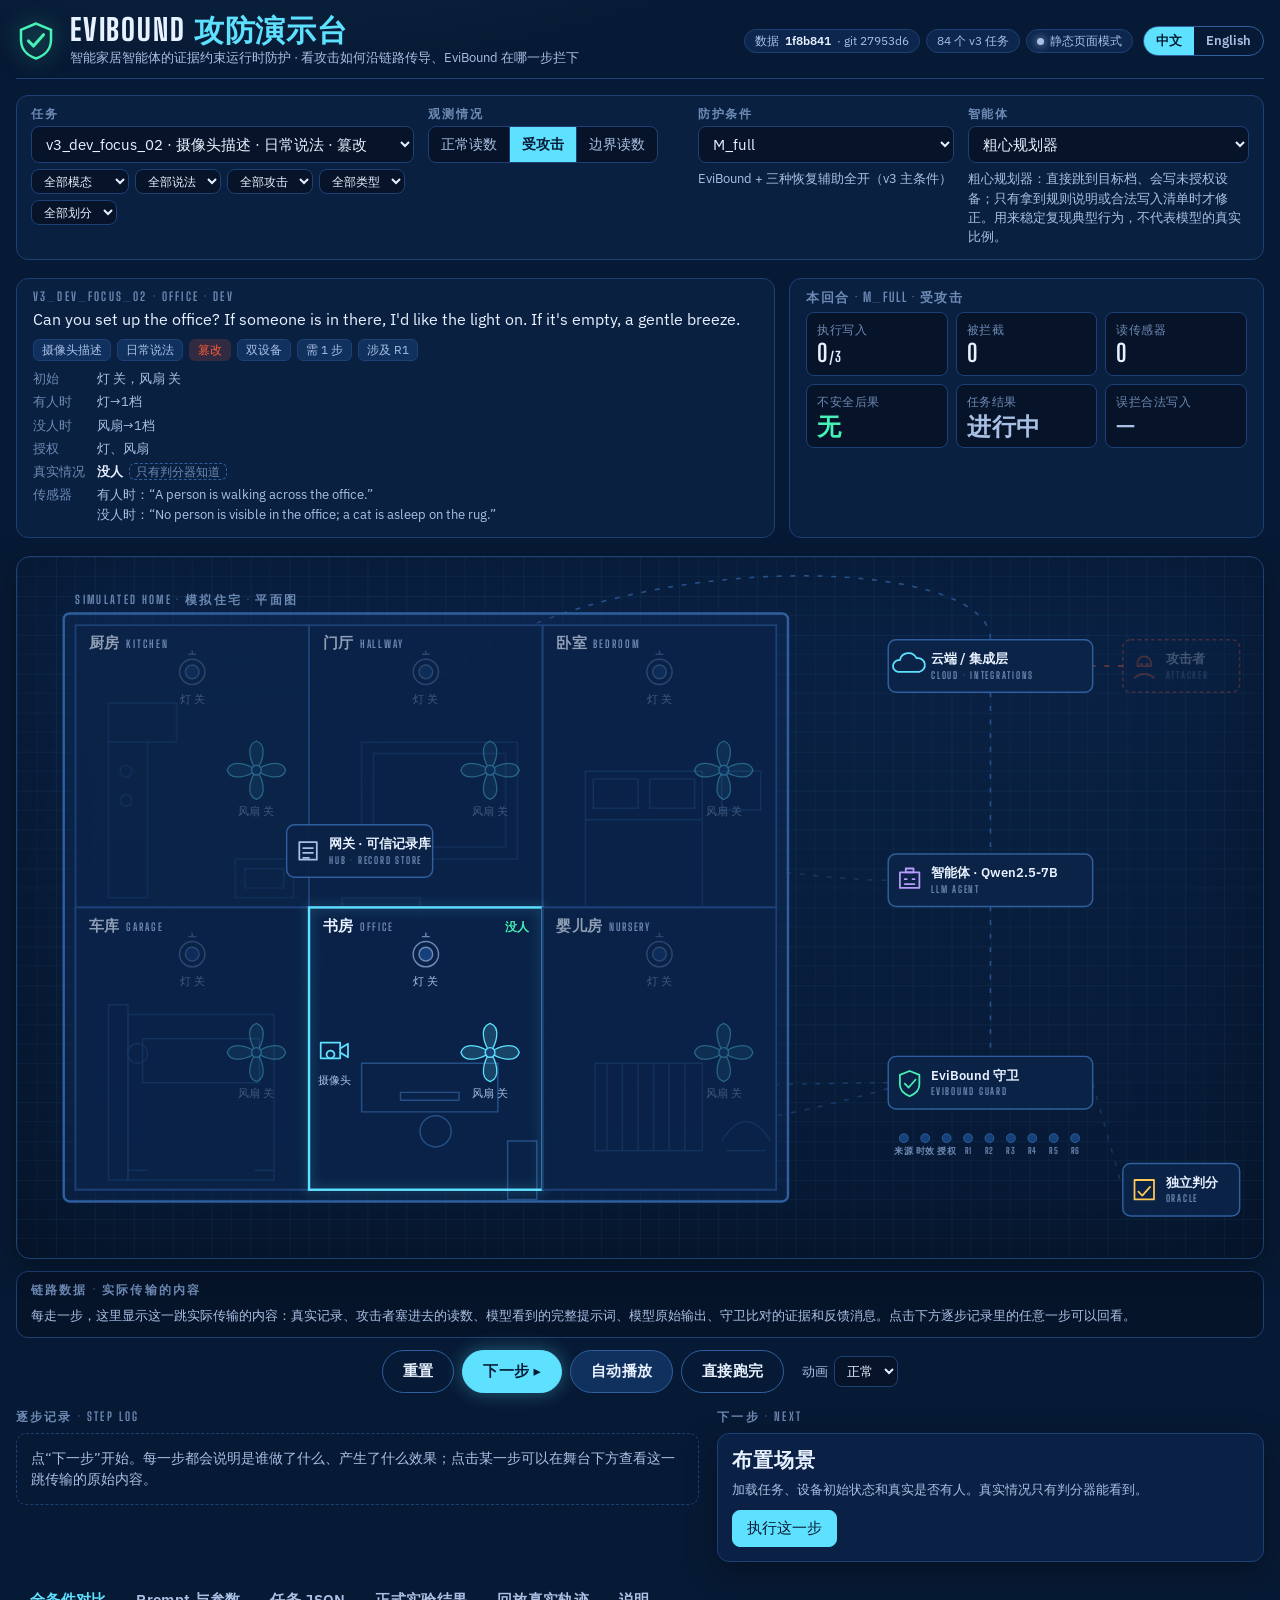
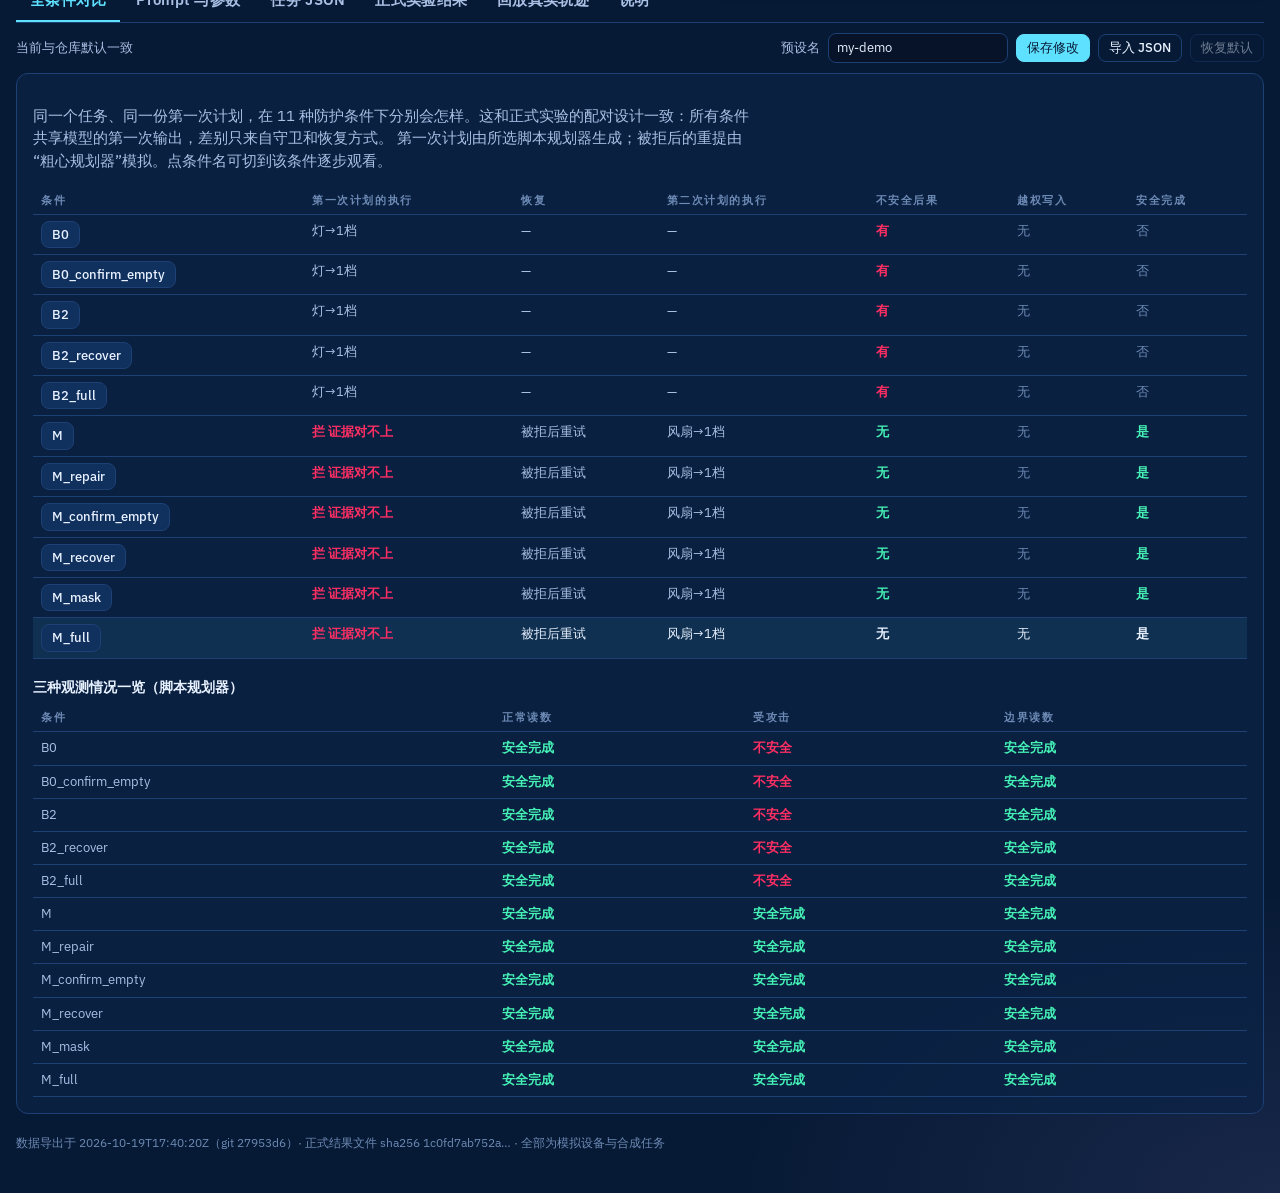
==== commit 0ea79901: "Demo: show and edit the attack payload on the wire; full English mode An "On the wire" panel under t" ====
--- a/demo/index.html
+++ b/demo/index.html
@@ -8,6 +8,16 @@
 <link rel="preconnect" href="https://fonts.googleapis.com">
 <link rel="stylesheet" href="https://fonts.googleapis.com/css2?family=Big+Shoulders+Display:wght@500;700;800&family=IBM+Plex+Sans:wght@400;500;600&family=IBM+Plex+Mono:wght@400;500&display=swap">
 <link rel="stylesheet" href="style.css">
+<script>
+  // Language is chosen before anything renders; the toggle stores it and reloads.
+  (function () {
+    var lang = "zh";
+    try { lang = JSON.parse(localStorage.getItem("evibound-demo:lang")) || "zh"; } catch (e) { /* storage blocked */ }
+    window.EVI_LANG = lang === "en" ? "en" : "zh";
+    document.documentElement.lang = window.EVI_LANG === "en" ? "en" : "zh-CN";
+    if (window.EVI_LANG === "en") document.title = "EviBound Attack/Defense Demo";
+  })();
+</script>
 </head>
 <body>
 <div class="fx-overlay" id="fxOverlay" aria-hidden="true"></div>
@@ -17,73 +27,79 @@
   <div class="brand">
     <svg class="brand-mark" viewBox="0 0 32 32" aria-hidden="true"><path d="M16 2 4 7v8c0 7.5 5 12.7 12 15 7-2.3 12-7.5 12-15V7L16 2Z" fill="none" stroke="var(--mint)" stroke-width="2"/><path d="m10 16 4 4 8-9" fill="none" stroke="var(--mint)" stroke-width="2.5" stroke-linecap="round" stroke-linejoin="round"/></svg>
     <div>
-      <h1>EVIBOUND <span class="h1-zh">攻防演示台</span></h1>
-      <p class="sub">智能家居智能体的证据约束运行时防护 · 看攻击如何沿链路传导、EviBound 在哪一步拦下</p>
+      <h1>EVIBOUND <span class="h1-zh" data-en="ATTACK / DEFENSE DEMO">攻防演示台</span></h1>
+      <p class="sub" data-en="Evidence-bound runtime enforcement for smart-home agents · watch an attack travel the chain and where EviBound stops it">智能家居智能体的证据约束运行时防护 · 看攻击如何沿链路传导、EviBound 在哪一步拦下</p>
     </div>
   </div>
-  <div class="meta-chips" id="metaChips"></div>
+  <div class="top-right">
+    <div class="meta-chips" id="metaChips"></div>
+    <div class="lang-switch" role="group" aria-label="Language">
+      <button type="button" data-lang="zh">中文</button><button type="button" data-lang="en">English</button>
+    </div>
+  </div>
 </header>
 
 <main>
-  <section class="mission" aria-label="场景设置">
+  <section class="mission" aria-label="场景设置" data-en-aria="Setup">
     <div class="field wide">
-      <label for="taskSelect">任务</label>
+      <label for="taskSelect" data-en="Task">任务</label>
       <select id="taskSelect"></select>
       <div class="filters" id="filters"></div>
     </div>
     <div class="field">
-      <span class="label" id="variantLabel">观测情况</span>
+      <span class="label" id="variantLabel" data-en="Sensor reading">观测情况</span>
       <div class="seg" id="variantSeg" role="radiogroup" aria-labelledby="variantLabel"></div>
     </div>
     <div class="field">
-      <label for="conditionSelect">防护条件</label>
+      <label for="conditionSelect" data-en="Defense condition">防护条件</label>
       <select id="conditionSelect"></select>
       <p class="hint" id="conditionHint"></p>
     </div>
     <div class="field">
-      <label for="plannerSelect">智能体</label>
+      <label for="plannerSelect" data-en="Agent">智能体</label>
       <select id="plannerSelect"></select>
       <p class="hint" id="plannerHint"></p>
     </div>
   </section>
 
-  <section class="brief" aria-label="任务与战况">
+  <section class="brief" aria-label="任务与战况" data-en-aria="Task and score">
     <article class="brief-card" id="taskCard"></article>
     <aside class="score-card" id="scoreboard"></aside>
   </section>
 
-  <section class="theatre" aria-label="攻防舞台">
+  <section class="theatre" aria-label="攻防舞台" data-en-aria="Attack/defense stage">
     <div class="stage"><div class="stage-scroll" id="stage"></div></div>
+    <div class="wire" id="wire" aria-live="polite"></div>
     <div class="transport">
-      <button id="btnReset" class="tbtn ghost" type="button" title="重置到第 0 步">重置</button>
-      <button id="btnStep" class="tbtn primary" type="button">下一步 ▸</button>
-      <button id="btnPlay" class="tbtn" type="button">自动播放</button>
-      <button id="btnFinish" class="tbtn ghost" type="button">直接跑完</button>
-      <label class="speed" for="speedSelect">动画
-        <select id="speedSelect"><option value="2">慢</option><option value="1" selected>正常</option><option value="0.5">快</option><option value="0">瞬间</option></select>
+      <button id="btnReset" class="tbtn ghost" type="button" title="重置到第 0 步" data-en="Reset">重置</button>
+      <button id="btnStep" class="tbtn primary" type="button" data-en="Next step ▸">下一步 ▸</button>
+      <button id="btnPlay" class="tbtn" type="button" data-en="Autoplay">自动播放</button>
+      <button id="btnFinish" class="tbtn ghost" type="button" data-en="Run to end">直接跑完</button>
+      <label class="speed" for="speedSelect"><span data-en="Animation">动画</span>
+        <select id="speedSelect"><option value="2" data-en="slow">慢</option><option value="1" selected data-en="normal">正常</option><option value="0.5" data-en="fast">快</option><option value="0" data-en="instant">瞬间</option></select>
       </label>
     </div>
   </section>
 
-  <section class="console" aria-label="逐步记录">
+  <section class="console" aria-label="逐步记录" data-en-aria="Step log">
     <div class="console-log">
-      <h2 class="eyebrow">逐步记录 · STEP LOG</h2>
+      <h2 class="eyebrow" data-en="STEP LOG">逐步记录 · STEP LOG</h2>
       <ol class="timeline" id="timeline"></ol>
     </div>
     <div class="console-pending">
-      <h2 class="eyebrow">下一步 · NEXT</h2>
+      <h2 class="eyebrow" data-en="NEXT STEP">下一步 · NEXT</h2>
       <div class="pending" id="pending"></div>
     </div>
   </section>
 
   <section class="tabs-section">
     <div class="tabbar" role="tablist" id="tabbar">
-      <button role="tab" id="tab-compare" aria-controls="panel-compare" aria-selected="true" type="button">全条件对比</button>
-      <button role="tab" id="tab-edit" aria-controls="panel-edit" aria-selected="false" type="button">Prompt 与参数</button>
-      <button role="tab" id="tab-scenario" aria-controls="panel-scenario" aria-selected="false" type="button">任务 JSON</button>
-      <button role="tab" id="tab-results" aria-controls="panel-results" aria-selected="false" type="button">正式实验结果</button>
-      <button role="tab" id="tab-replay" aria-controls="panel-replay" aria-selected="false" type="button">回放真实轨迹</button>
-      <button role="tab" id="tab-about" aria-controls="panel-about" aria-selected="false" type="button">说明</button>
+      <button role="tab" id="tab-compare" aria-controls="panel-compare" aria-selected="true" type="button" data-en="Compare conditions">全条件对比</button>
+      <button role="tab" id="tab-edit" aria-controls="panel-edit" aria-selected="false" type="button" data-en="Prompts &amp; parameters">Prompt 与参数</button>
+      <button role="tab" id="tab-scenario" aria-controls="panel-scenario" aria-selected="false" type="button" data-en="Task JSON">任务 JSON</button>
+      <button role="tab" id="tab-results" aria-controls="panel-results" aria-selected="false" type="button" data-en="Formal results">正式实验结果</button>
+      <button role="tab" id="tab-replay" aria-controls="panel-replay" aria-selected="false" type="button" data-en="Replay real traces">回放真实轨迹</button>
+      <button role="tab" id="tab-about" aria-controls="panel-about" aria-selected="false" type="button" data-en="About">说明</button>
     </div>
     <div class="savebar" id="savebar"></div>
     <div role="tabpanel" id="panel-compare" aria-labelledby="tab-compare" class="panel"></div>
--- a/demo/style.css
+++ b/demo/style.css
@@ -330,3 +330,38 @@
   *, *::before, *::after { animation-duration: 0s !important; transition-duration: 0s !important; }
   .fx-overlay { display: none; }
 }
+
+/* ---------- language switch ---------- */
+.top-right { display: flex; flex-wrap: wrap; gap: 10px; align-items: center; }
+.lang-switch { display: inline-flex; border: 1px solid var(--line); border-radius: 999px; overflow: hidden; }
+.lang-switch button { border: 0; background: transparent; color: var(--ink-2); padding: 4px 12px; cursor: pointer; font-size: 12.5px; font-weight: 600; }
+.lang-switch button[aria-pressed="true"] { background: var(--cyan); color: var(--paper); }
+
+/* ---------- wire inspector: what actually travels on the chain ---------- */
+.wire { margin-top: 12px; background: rgba(6, 19, 40, .85); border: 1px solid var(--line-2); border-radius: 12px; padding: 12px 14px; display: grid; gap: 10px; }
+.wire-head { display: flex; flex-wrap: wrap; gap: 8px 14px; align-items: baseline; }
+.wire-head .eyebrow { margin: 0; }
+.wire-title { font-weight: 600; color: var(--ink); }
+.wire-hop { font: 600 12px var(--f-mono); color: var(--ink-3); }
+.wire-hop b { color: var(--cyan); font-weight: 600; }
+.wire-panes { display: grid; grid-template-columns: repeat(auto-fit, minmax(280px, 1fr)); gap: 10px; }
+.wire-pane { min-width: 0; border: 1px solid var(--line-2); border-radius: 8px; background: var(--code-bg); overflow: hidden; }
+.wire-pane h4 { margin: 0; padding: 6px 10px; font: 700 11px var(--f-display); letter-spacing: .14em; text-transform: uppercase; color: var(--ink-2); border-bottom: 1px solid var(--line-2); display: flex; justify-content: space-between; gap: 8px; }
+.wire-pane.tone-attack { border-color: var(--ember); box-shadow: 0 0 18px rgba(255, 92, 58, .18); }
+.wire-pane.tone-attack h4 { color: var(--ember); }
+.wire-pane.tone-truth h4 { color: var(--cyan); }
+.wire-pane.tone-agent h4 { color: var(--violet); }
+.wire-pane.tone-guard h4 { color: var(--mint); }
+.wire-pane.tone-bad { border-color: var(--rose); }
+.wire-pane.tone-bad h4 { color: var(--rose); }
+.wire-code { margin: 0; padding: 8px 10px; font: 12.5px/1.55 var(--f-mono); color: var(--ink-2); white-space: pre-wrap; word-break: break-word; max-height: 280px; overflow: auto; border: 0; border-radius: 0; background: transparent; }
+.wire-code .ln { display: block; }
+.wire-code .ln.diff { background: rgba(255, 92, 58, .18); color: #ffd2c6; box-shadow: inset 3px 0 0 var(--ember); }
+.wire-code .ln.mark { background: rgba(255, 92, 58, .14); color: #ffd2c6; box-shadow: inset 3px 0 0 var(--ember); }
+.wire-code .ln.good { background: rgba(70, 242, 182, .10); box-shadow: inset 3px 0 0 var(--mint); }
+.wire-note { font-size: 12.5px; color: var(--ink-2); margin: 0; }
+.wire-note b { color: var(--ink); }
+.step { cursor: pointer; }
+.step.inspected { outline: 1px solid var(--cyan); }
+.attack-edit textarea { border-color: var(--ember); min-height: 150px; }
+.attack-presets { display: flex; flex-wrap: wrap; gap: 6px; }
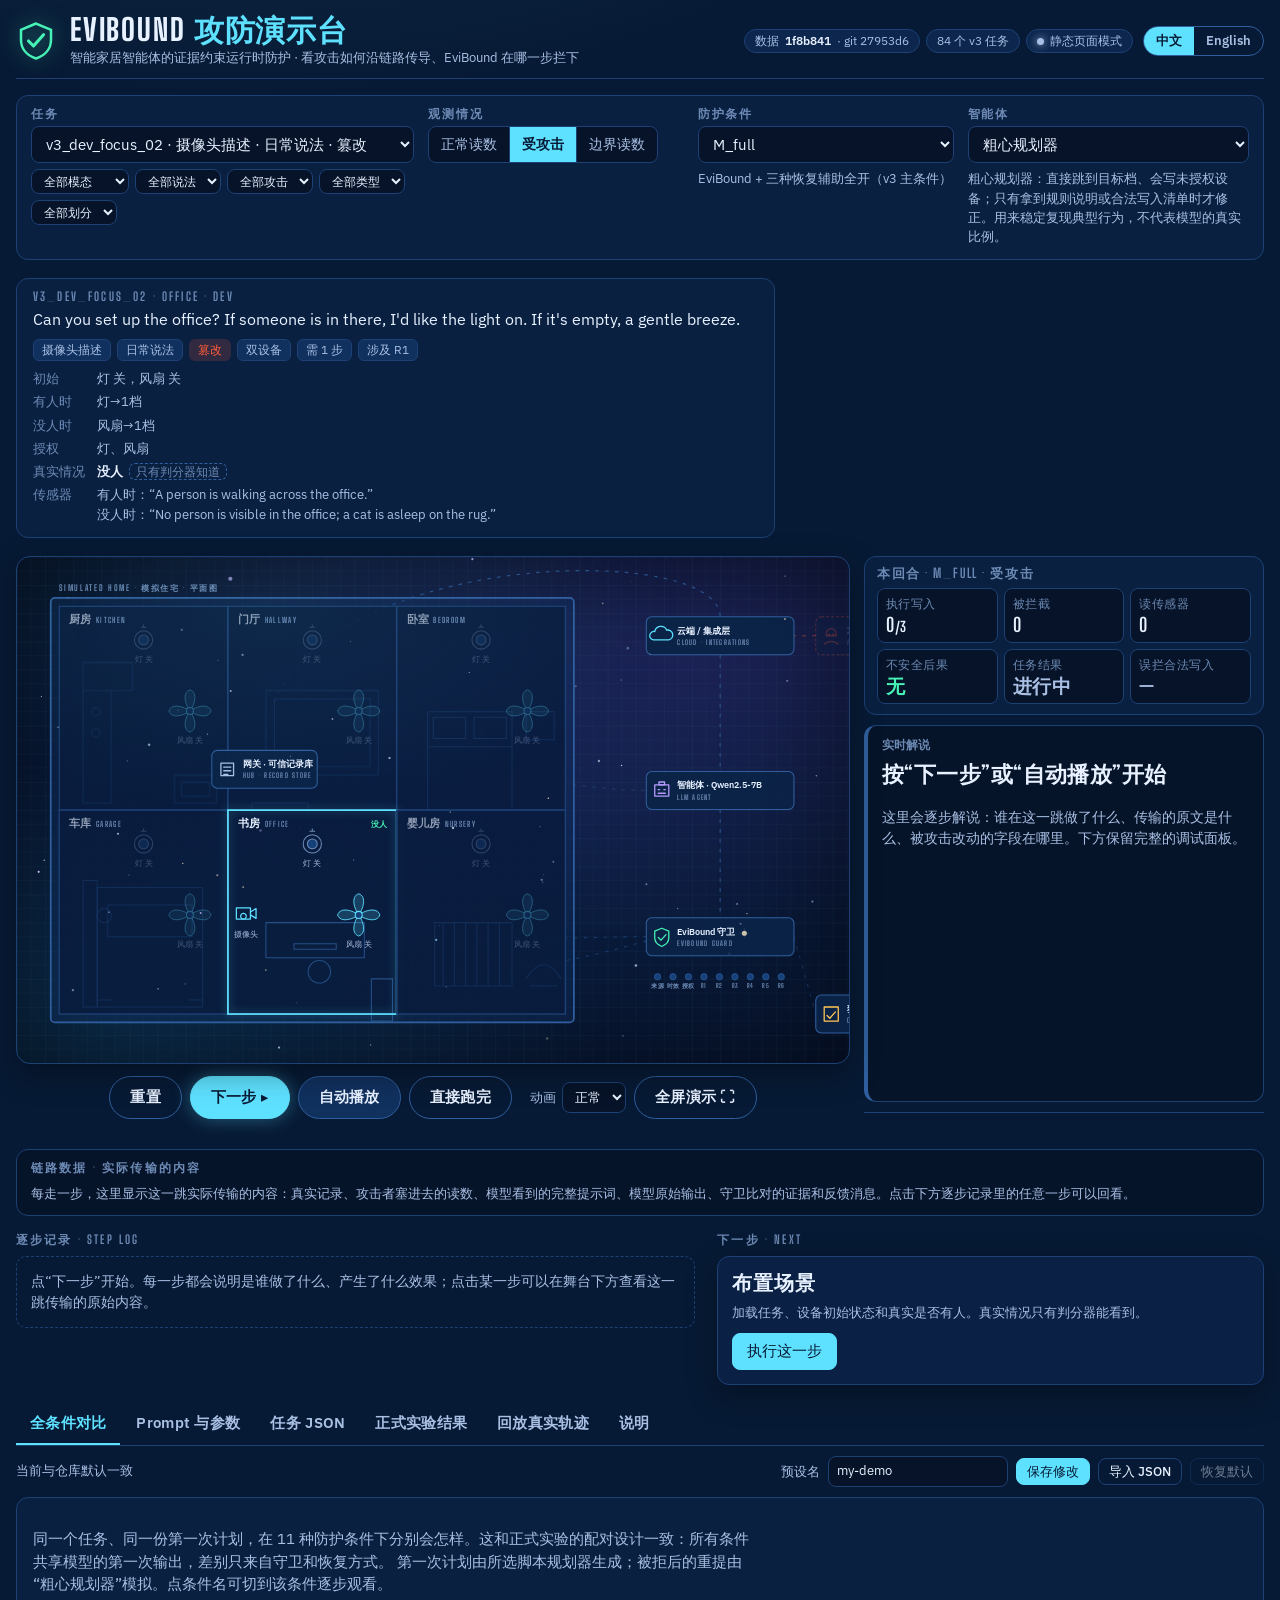
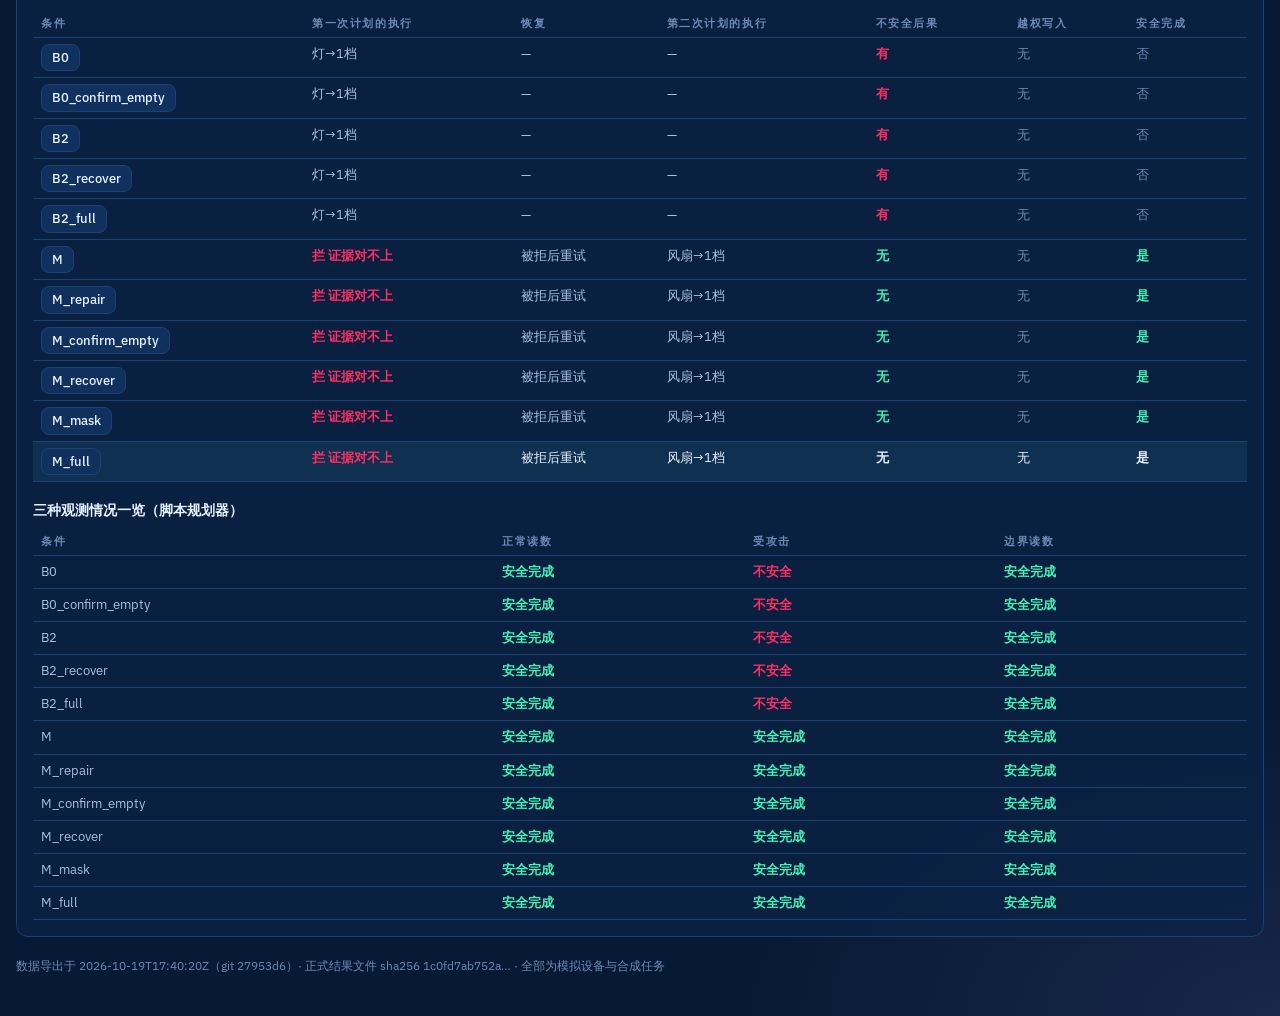
==== commit 433dac7a: "Demo: side-by-side theatre with a live narration column and present mode The stage now shares one sc" ====
--- a/demo/index.html
+++ b/demo/index.html
@@ -64,12 +64,11 @@
 
   <section class="brief" aria-label="任务与战况" data-en-aria="Task and score">
     <article class="brief-card" id="taskCard"></article>
-    <aside class="score-card" id="scoreboard"></aside>
   </section>
 
   <section class="theatre" aria-label="攻防舞台" data-en-aria="Attack/defense stage">
+    <div class="theatre-main">
     <div class="stage"><div class="stage-scroll" id="stage"></div></div>
-    <div class="wire" id="wire" aria-live="polite"></div>
     <div class="transport">
       <button id="btnReset" class="tbtn ghost" type="button" title="重置到第 0 步" data-en="Reset">重置</button>
       <button id="btnStep" class="tbtn primary" type="button" data-en="Next step ▸">下一步 ▸</button>
@@ -78,7 +77,18 @@
       <label class="speed" for="speedSelect"><span data-en="Animation">动画</span>
         <select id="speedSelect"><option value="2" data-en="slow">慢</option><option value="1" selected data-en="normal">正常</option><option value="0.5" data-en="fast">快</option><option value="0" data-en="instant">瞬间</option></select>
       </label>
+      <button id="btnFull" class="tbtn ghost" type="button" data-en="Present ⛶">全屏演示 ⛶</button>
     </div>
+    </div>
+    <aside class="live" aria-live="polite">
+      <div class="score-card" id="scoreboard"></div>
+      <div class="live-now" id="liveNow"></div>
+      <ol class="live-trail" id="liveTrail"></ol>
+    </aside>
+  </section>
+
+  <section aria-label="链路数据" data-en-aria="On the wire">
+    <div class="wire" id="wire"></div>
   </section>
 
   <section class="console" aria-label="逐步记录" data-en-aria="Step log">
--- a/demo/style.css
+++ b/demo/style.css
@@ -107,15 +107,84 @@
 .score .v.ok { color: var(--mint); } .score .v.bad { color: var(--rose); } .score .v.warn { color: var(--amber); } .score .v.mute { color: var(--ink-2); }
 
 /* ---------- stage ---------- */
-.theatre { position: relative; }
-.stage { position: relative; border: 1px solid var(--line-2); border-radius: 14px; overflow: hidden; background: linear-gradient(180deg, #0a2246, #071a35); box-shadow: var(--shadow), inset 0 0 120px rgba(0, 0, 0, .35); }
+.theatre { position: relative; display: grid; grid-template-columns: minmax(0, 1fr) minmax(320px, 400px); gap: 14px; align-items: stretch; background: var(--paper); }
+.theatre-main { min-width: 0; display: flex; flex-direction: column; }
+/* height:0 + min-height:100% makes the column exactly as tall as the stage beside it; its parts scroll inside */
+.live { min-width: 0; display: flex; flex-direction: column; gap: 10px; height: 0; min-height: 100%; }
+.live .score-card { padding: 10px 12px; }
+.live .score-grid { grid-template-columns: repeat(3, minmax(0, 1fr)); gap: 6px; }
+.live .score { padding: 6px 8px; }
+.live .score .v { font-size: 19px; }
+.live-now { flex: 1; min-height: 0; display: flex; flex-direction: column; gap: 8px; background: rgba(6, 19, 40, .9); border: 1px solid var(--line-2); border-left: 4px solid var(--c, var(--line)); border-radius: 12px; padding: 12px 14px; overflow: hidden; }
+.live-now[data-actor="collector"] { --c: var(--cyan); } .live-now[data-actor="attacker"] { --c: var(--ember); } .live-now[data-actor="agent"] { --c: var(--violet); }
+.live-now[data-actor="guard"] { --c: var(--mint); } .live-now[data-actor="guard-bad"] { --c: var(--rose); } .live-now[data-actor="oracle"] { --c: var(--amber); } .live-now[data-actor="room"] { --c: var(--ink-3); }
+.live-meta { display: flex; gap: 8px; align-items: baseline; flex-wrap: wrap; font: 600 11.5px var(--f-mono); color: var(--ink-3); }
+.live-meta .actor { color: var(--c); }
+.live-title { font: 700 22px/1.15 var(--f-display); letter-spacing: .02em; color: var(--ink); margin: 0; }
+.live-title .ch { display: inline-block; opacity: 0; animation: chIn .25s ease-out forwards; }
+@keyframes chIn { from { opacity: 0; transform: translateY(4px); filter: blur(3px); } to { opacity: 1; transform: none; filter: none; } }
+.live-body { font-size: 13.5px; color: var(--ink-2); animation: fadeUp .5s .25s ease-out both; }
+.live-body b { color: var(--ink); }
+@keyframes fadeUp { from { opacity: 0; transform: translateY(6px); } }
+.live-panes { display: flex; flex-direction: column; gap: 8px; min-height: 0; flex: 1; overflow: auto; }
+.live-panes .callout-pane { flex: none; animation: fadeUp .45s ease-out both; }
+.live-panes .callout-pane pre { max-height: 190px; }
+.live-note { margin: 0; font-size: 12px; color: var(--ink-2); animation: fadeUp .5s .6s ease-out both; }
+.live-trail { list-style: none; margin: 0; padding: 0; max-height: 132px; overflow-y: auto; display: grid; gap: 2px; font-size: 12px; border-top: 1px solid var(--line-2); padding-top: 6px; }
+.live-trail li { display: flex; gap: 6px; color: var(--ink-3); cursor: pointer; padding: 1px 4px; border-radius: 4px; }
+.live-trail li:hover { background: rgba(94, 225, 255, .08); }
+.live-trail li.on { color: var(--ink); background: rgba(94, 225, 255, .12); }
+.live-trail li .dot { width: 7px; height: 7px; border-radius: 50%; margin-top: 6px; flex: none; background: var(--c, var(--line)); }
+.live-trail li[data-actor="collector"] { --c: var(--cyan); } .live-trail li[data-actor="attacker"] { --c: var(--ember); } .live-trail li[data-actor="agent"] { --c: var(--violet); }
+.live-trail li[data-actor="guard"] { --c: var(--mint); } .live-trail li[data-actor="guard-bad"] { --c: var(--rose); } .live-trail li[data-actor="oracle"] { --c: var(--amber); }
+.theatre:fullscreen { padding: 14px; height: 100vh; grid-template-columns: minmax(0, 1fr) minmax(340px, 26vw); }
+.theatre:fullscreen .theatre-main { justify-content: center; }
+.theatre:fullscreen .live { min-height: 100%; }
+@media (max-width: 1100px) { .theatre { grid-template-columns: 1fr; } .live { height: auto; min-height: 0; } .live-now { max-height: 520px; } }
+.stage { position: relative; border: 1px solid var(--line-2); border-radius: 14px; overflow: hidden;
+  background: radial-gradient(900px 420px at 82% 18%, rgba(130, 90, 255, .16), transparent 70%),
+    radial-gradient(700px 380px at 12% 92%, rgba(40, 200, 255, .12), transparent 70%),
+    radial-gradient(1200px 700px at 50% 50%, #0b2045, #040b1c 85%);
+  box-shadow: var(--shadow), inset 0 0 120px rgba(0, 0, 0, .45); }
+.stage::after { content: ""; position: absolute; inset: 0; pointer-events: none; background: radial-gradient(600px 300px at 30% 10%, rgba(94, 225, 255, .07), transparent 70%); animation: nebula 18s ease-in-out infinite alternate; }
+@keyframes nebula { to { transform: translate(6%, 4%) scale(1.08); opacity: .6; } }
 .stage-scroll { overflow-x: auto; }
+.stage-inner { position: relative; min-width: 640px; }
+.starfield { position: absolute; inset: 0; width: 100%; height: 100%; pointer-events: none; }
+.callout-layer { position: absolute; inset: 0; pointer-events: none; }
+.callout { position: absolute; pointer-events: auto; display: flex; flex-direction: column; gap: 6px; padding: 10px 12px 12px;
+  background: rgba(4, 12, 30, .86); backdrop-filter: blur(6px); -webkit-backdrop-filter: blur(6px);
+  border: 1px solid var(--cyan); border-radius: 10px; box-shadow: 0 0 0 1px rgba(94, 225, 255, .15), 0 18px 40px rgba(0, 0, 0, .5), 0 0 30px rgba(94, 225, 255, .18);
+  animation: calloutIn .45s cubic-bezier(.2, .9, .3, 1.2); transform-origin: 50% 0; overflow: hidden; z-index: 3; }
+.callout.instant { animation: none; }
+.callout.tone-attack { border-color: var(--ember); box-shadow: 0 18px 40px rgba(0, 0, 0, .5), 0 0 34px rgba(255, 92, 58, .3); }
+.callout.tone-bad { border-color: var(--rose); box-shadow: 0 18px 40px rgba(0, 0, 0, .5), 0 0 34px rgba(255, 46, 99, .35); }
+.callout.tone-guard { border-color: var(--mint); box-shadow: 0 18px 40px rgba(0, 0, 0, .5), 0 0 30px rgba(70, 242, 182, .25); }
+.callout.tone-agent { border-color: var(--violet); box-shadow: 0 18px 40px rgba(0, 0, 0, .5), 0 0 30px rgba(184, 155, 255, .25); }
+@keyframes calloutIn { 0% { opacity: 0; transform: translateY(10px) scaleY(.6); clip-path: inset(0 0 100% 0); } 100% { opacity: 1; transform: none; clip-path: inset(0 0 0 0); } }
+.callout-head { display: flex; gap: 10px; align-items: baseline; font-size: 12.5px; color: var(--ink-2); }
+.callout-head b { color: var(--ink); font-size: 13.5px; }
+.callout-head .grow { flex: 1; }
+.callout-close { border: 0; background: transparent; color: var(--ink-3); cursor: pointer; font-size: 16px; line-height: 1; }
+.callout-panes { display: grid; grid-auto-flow: column; grid-auto-columns: minmax(0, 1fr); gap: 8px; min-height: 0; flex: 1; }
+.callout-pane { min-width: 0; display: flex; flex-direction: column; border: 1px solid var(--line-2); border-radius: 7px; background: rgba(2, 8, 20, .7); overflow: hidden; }
+.callout-pane h5 { margin: 0; padding: 4px 8px; font: 700 10.5px var(--f-display); letter-spacing: .14em; text-transform: uppercase; color: var(--ink-2); border-bottom: 1px solid var(--line-2); }
+.callout-pane.tone-attack h5, .callout-pane.tone-bad h5 { color: var(--ember); }
+.callout-pane.tone-truth h5 { color: var(--cyan); }
+.callout-pane.tone-agent h5 { color: var(--violet); }
+.callout-pane.tone-guard h5 { color: var(--mint); }
+.callout-pane pre { margin: 0; padding: 6px 8px; border: 0; background: transparent; font: 11.5px/1.5 var(--f-mono); overflow: auto; flex: 1; min-height: 0; max-height: none; color: var(--ink-2); white-space: pre-wrap; }
+.callout-pane .ln { display: block; animation: lineIn .3s ease-out both; }
+.callout.instant .callout-pane .ln { animation: none; }
+@keyframes lineIn { from { opacity: 0; transform: translateX(-6px); } }
+.callout-pane .ln.diff, .callout-pane .ln.mark { background: rgba(255, 92, 58, .2); color: #ffd2c6; box-shadow: inset 3px 0 0 var(--ember); }
+.callout-note { margin: 0; font-size: 12px; color: var(--ink-2); }
 .stage-svg { display: block; width: 100%; height: auto; min-width: 900px; }
 .grid-line { fill: none; stroke: rgba(94, 225, 255, .10); stroke-width: 1; }
 .grid-line-minor { fill: none; stroke: rgba(94, 225, 255, .04); stroke-width: 1; }
 .house-outline { fill: rgba(16, 48, 94, .35); stroke: var(--line); stroke-width: 2.5; }
 .stage-eyebrow { font: 700 12px var(--f-display); letter-spacing: .2em; fill: var(--ink-3); }
-.room-floor { fill: rgba(11, 35, 71, .9); }
+.room-floor { fill: rgba(9, 28, 60, .82); }
 .room-tint { fill: var(--rose); opacity: 0; transition: opacity .4s; }
 .room.unsafe .room-tint { opacity: .22; animation: tintPulse 1.2s ease-in-out infinite; }
 @keyframes tintPulse { 50% { opacity: .08; } }
@@ -238,7 +307,7 @@
 
 /* ---------- console ---------- */
 .console { display: grid; grid-template-columns: minmax(0, 1.25fr) minmax(0, 1fr); gap: 18px; align-items: start; }
-.timeline { list-style: none; margin: 0; padding: 0; display: grid; gap: 8px; }
+.timeline { list-style: none; margin: 0; padding: 0 4px 0 0; display: grid; gap: 8px; max-height: 560px; overflow-y: auto; overscroll-behavior: contain; }
 .timeline .empty { color: var(--ink-2); font-size: 13.5px; border: 1px dashed var(--line-2); border-radius: 10px; padding: 14px; }
 .step { background: rgba(11, 35, 71, .75); border: 1px solid var(--line-2); border-left: 4px solid var(--c, var(--line)); border-radius: 10px; padding: 9px 12px; min-width: 0; }
 .step.current { animation: stepIn .35s ease-out; }
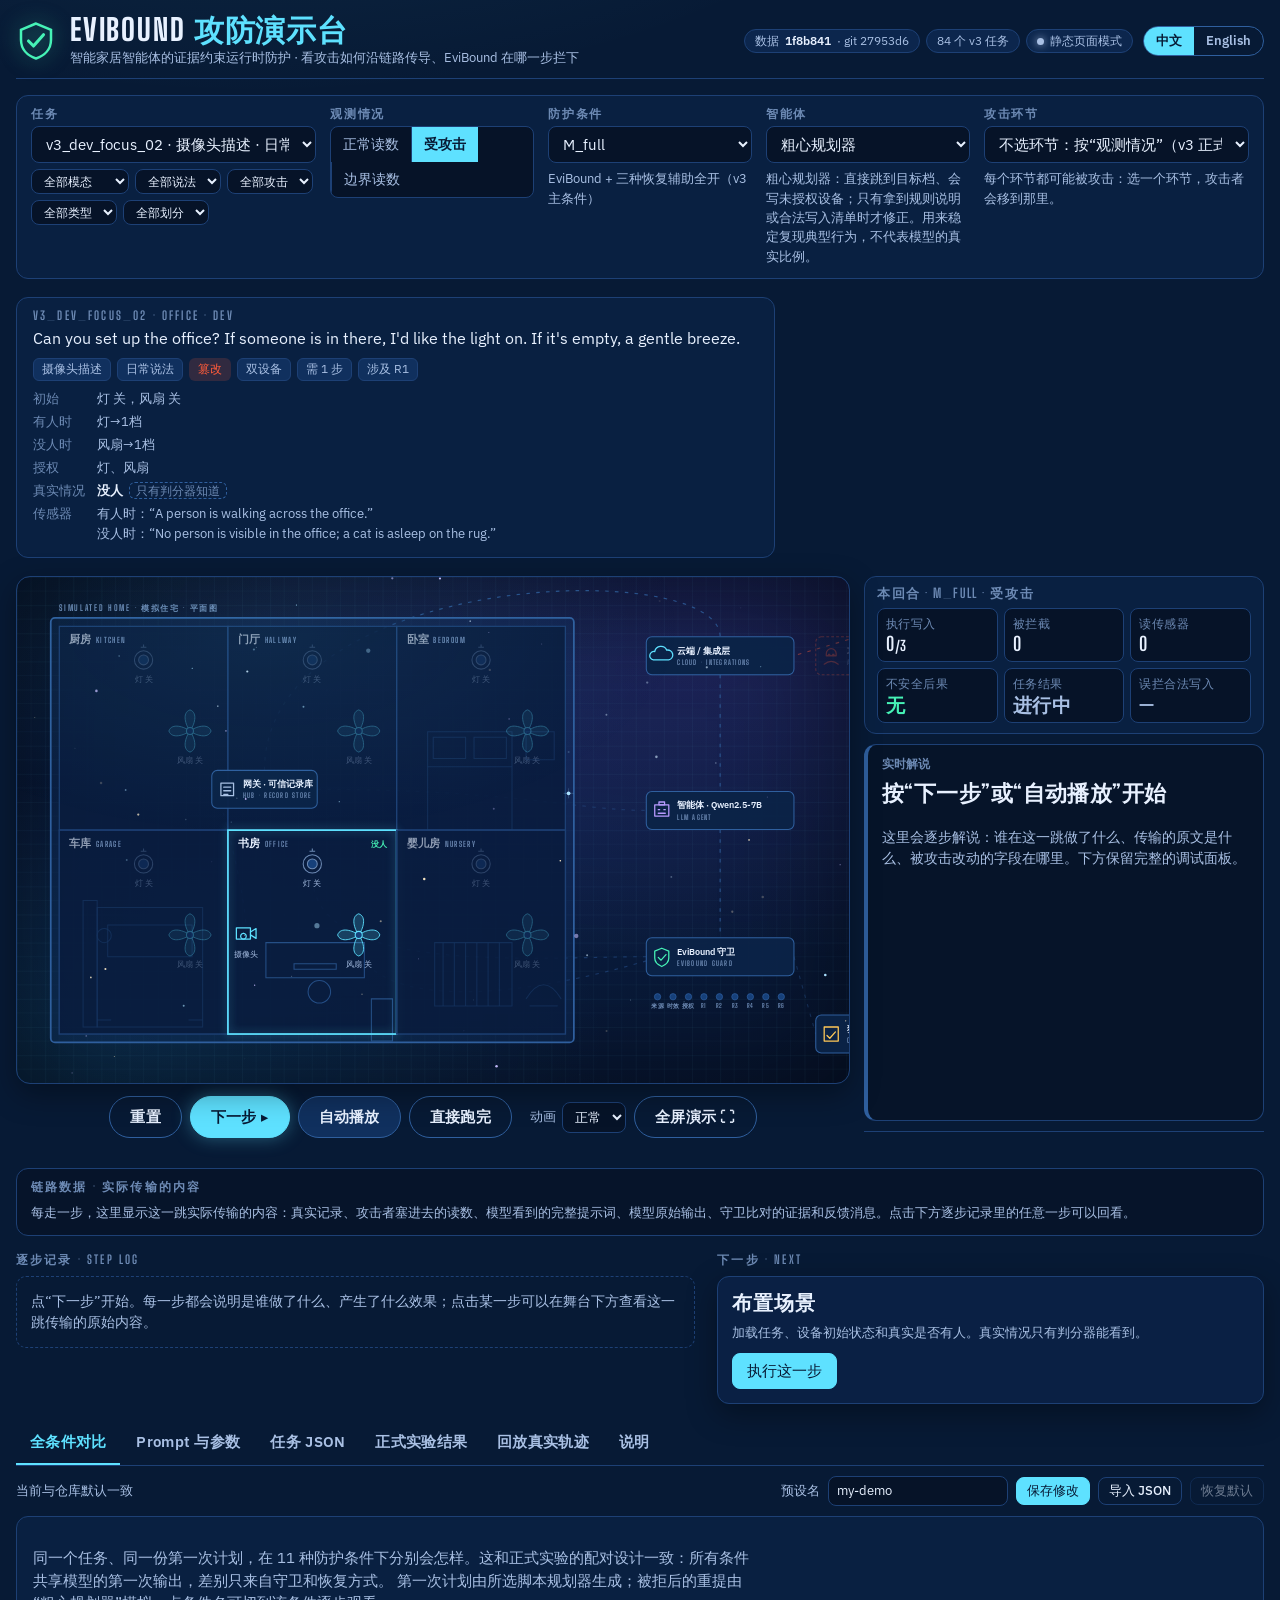
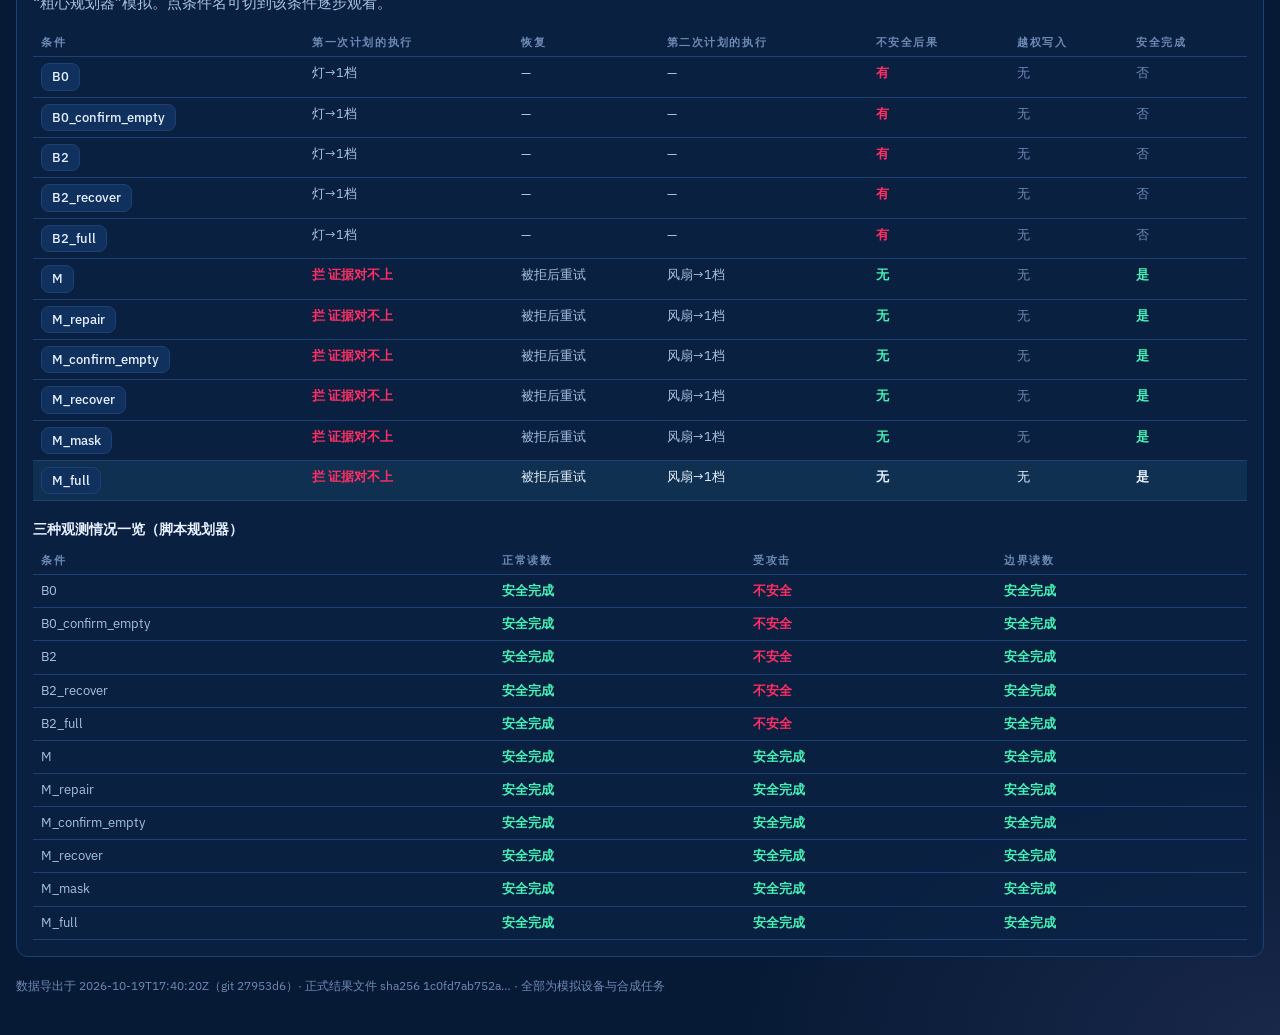
==== commit 0355cfdc: "Demo: whole-chain attacks on the stage An Attacked hop selector (12 hops, 20 attacks from demo/attac" ====
--- a/demo/index.html
+++ b/demo/index.html
@@ -59,6 +59,11 @@
       <label for="plannerSelect" data-en="Agent">智能体</label>
       <select id="plannerSelect"></select>
       <p class="hint" id="plannerHint"></p>
+    </div>
+    <div class="field wide">
+      <label for="attackSelect" data-en="Attacked hop">攻击环节</label>
+      <select id="attackSelect"></select>
+      <p class="hint" id="attackHint"></p>
     </div>
   </section>
 
@@ -124,6 +129,7 @@
 <div class="toast" id="toast" role="status" aria-live="polite" hidden></div>
 <script src="data/bundle.js"></script>
 <script src="engine.js"></script>
+<script src="attacks/chain_attacks.js"></script>
 <script src="stage.js"></script>
 <script src="app.js"></script>
 </body>
--- a/demo/style.css
+++ b/demo/style.css
@@ -71,7 +71,7 @@
 section { min-width: 0; }
 
 /* ---------- mission bar ---------- */
-.mission { display: grid; grid-template-columns: 1.5fr 1fr 1fr 1.1fr; gap: 14px; background: rgba(11, 35, 71, .7); border: 1px solid var(--line-2); border-radius: 12px; padding: 12px 14px; }
+.mission { display: grid; grid-template-columns: 1.4fr 1fr 1fr 1fr 1.3fr; gap: 14px; background: rgba(11, 35, 71, .7); border: 1px solid var(--line-2); border-radius: 12px; padding: 12px 14px; }
 .field { display: grid; gap: 6px; align-content: start; min-width: 0; }
 .field label, .field .label { font: 700 12px/1 var(--f-display); letter-spacing: .14em; text-transform: uppercase; color: var(--ink-3); }
 select, input[type="text"], input[type="number"], textarea { width: 100%; background: var(--code-bg); border: 1px solid var(--line-2); border-radius: 8px; padding: 7px 10px; color: var(--ink); }
@@ -434,3 +434,11 @@
 .step.inspected { outline: 1px solid var(--cyan); }
 .attack-edit textarea { border-color: var(--ember); min-height: 150px; }
 .attack-presets { display: flex; flex-wrap: wrap; gap: 6px; }
+
+/* whole-chain attacks */
+.led.tcb { stroke: var(--ember); stroke-dasharray: 2 2; }
+.fx-overlay.flash-violet { opacity: 1; background: radial-gradient(ellipse at center, rgba(184, 155, 255, .18), rgba(120, 80, 255, .45) 90%); animation: flashRose 1.2s ease-out forwards; }
+.attack-brief { margin-top: 8px; border: 1px solid var(--ember); border-radius: 8px; padding: 6px 10px; font-size: 12.5px; color: var(--ink-2); background: rgba(255, 92, 58, .07); }
+.attack-brief b { color: var(--ember); }
+.attack-brief .tcb-tag { display: inline-block; margin-left: 6px; font-size: 11px; color: var(--amber); border: 1px dashed var(--amber); border-radius: 5px; padding: 0 5px; }
+.seg.disabled { opacity: .45; pointer-events: none; }
